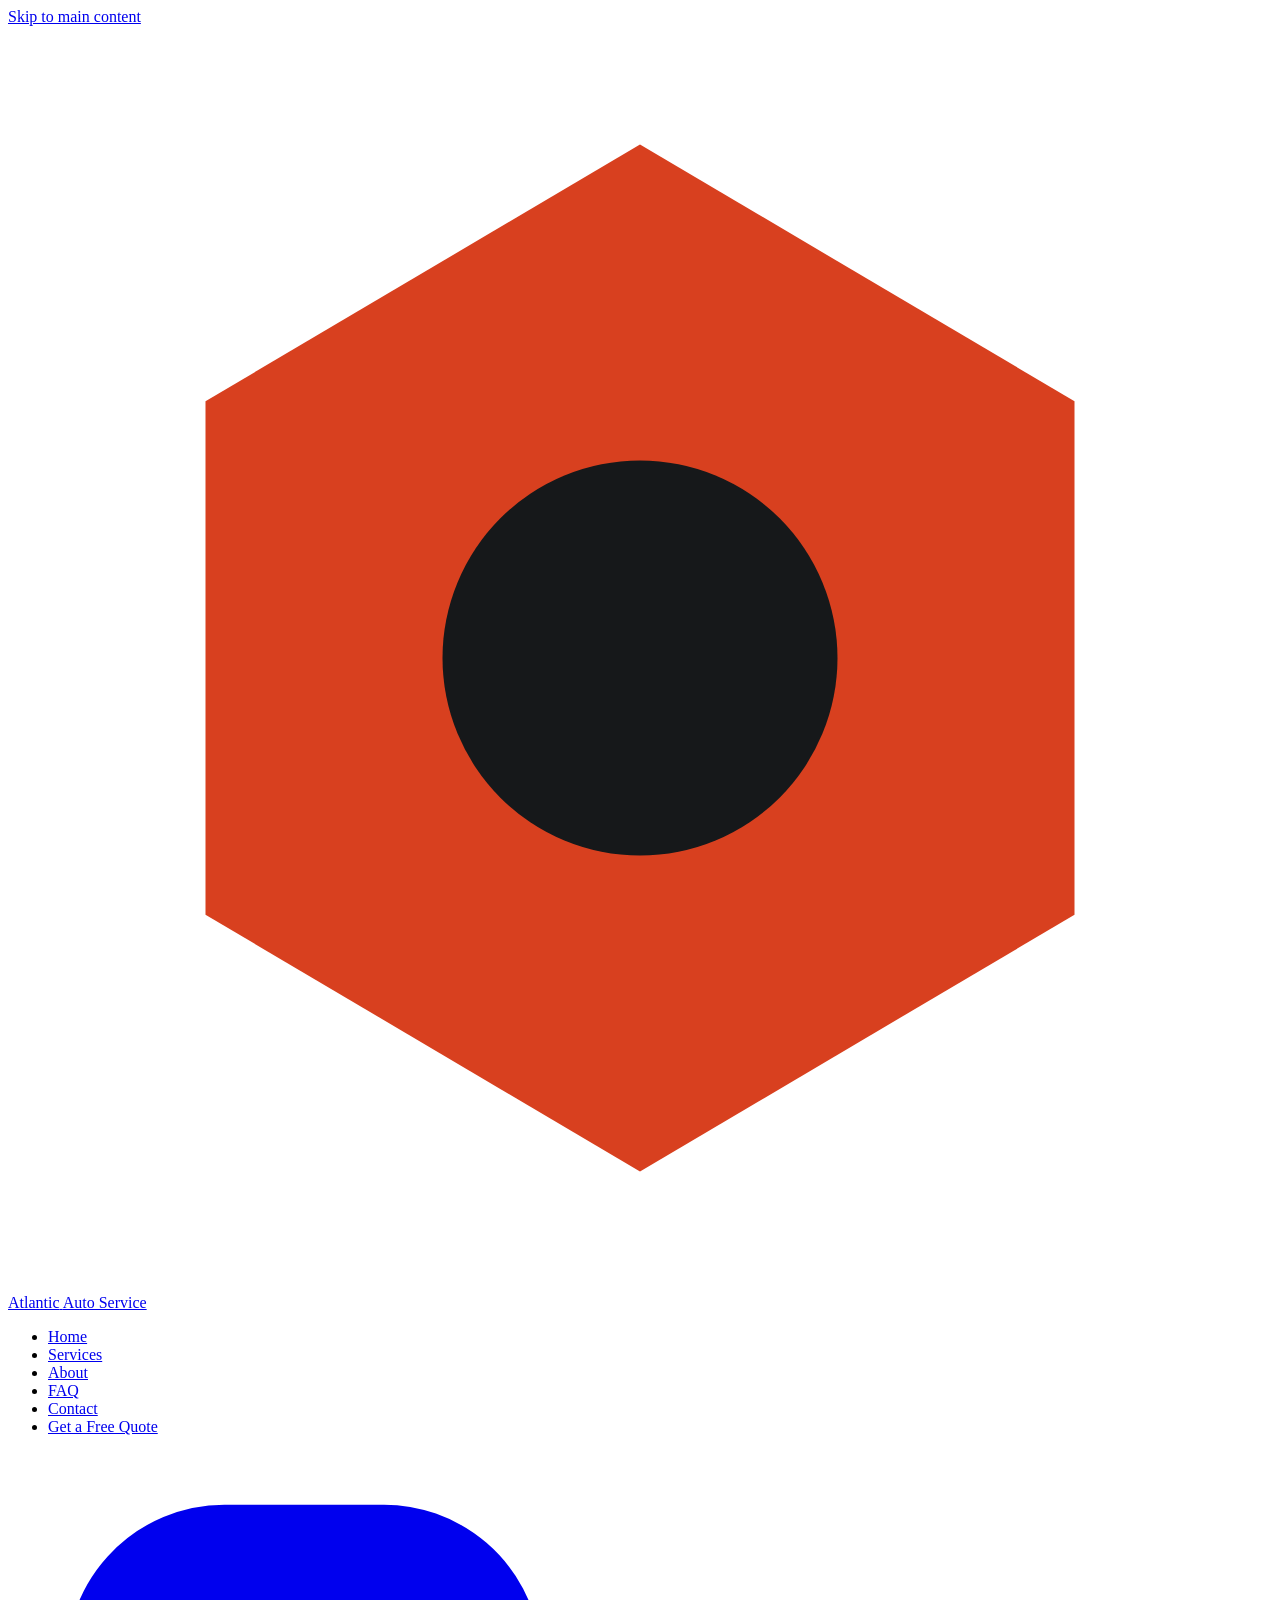
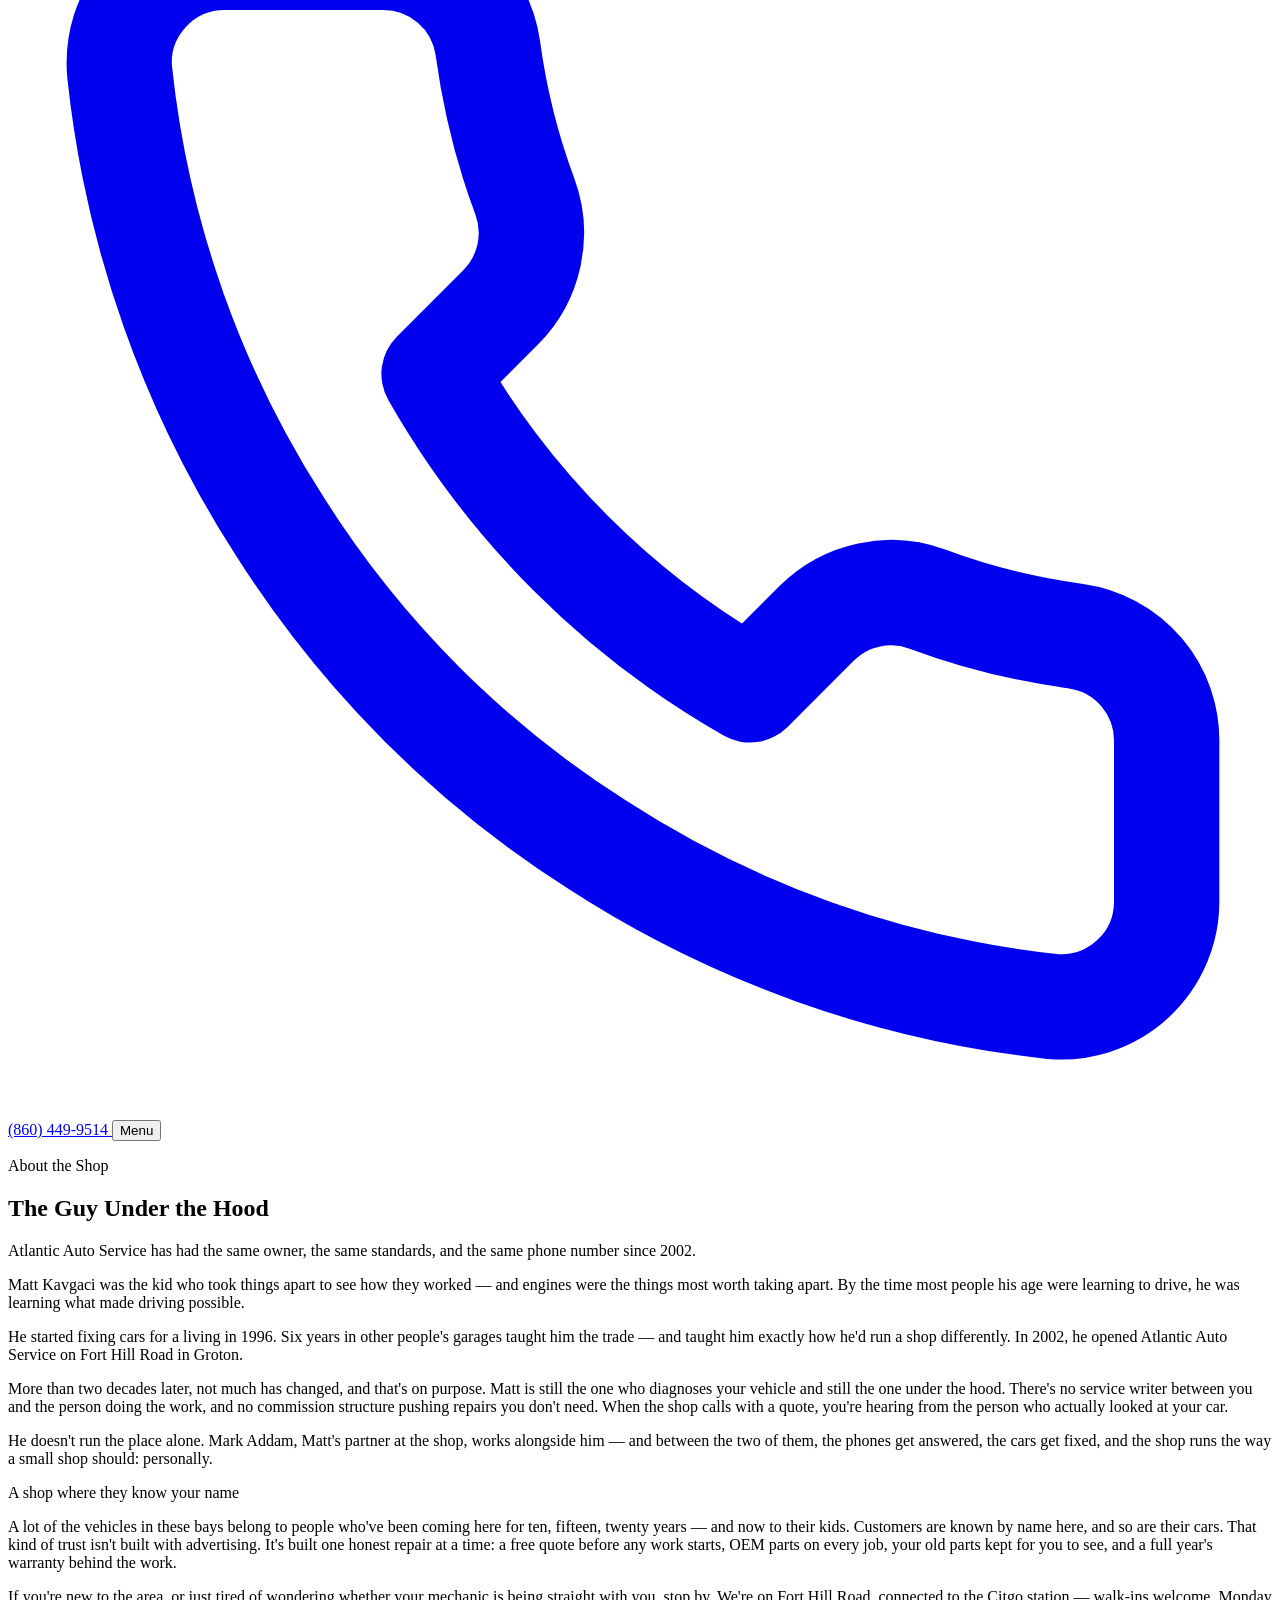
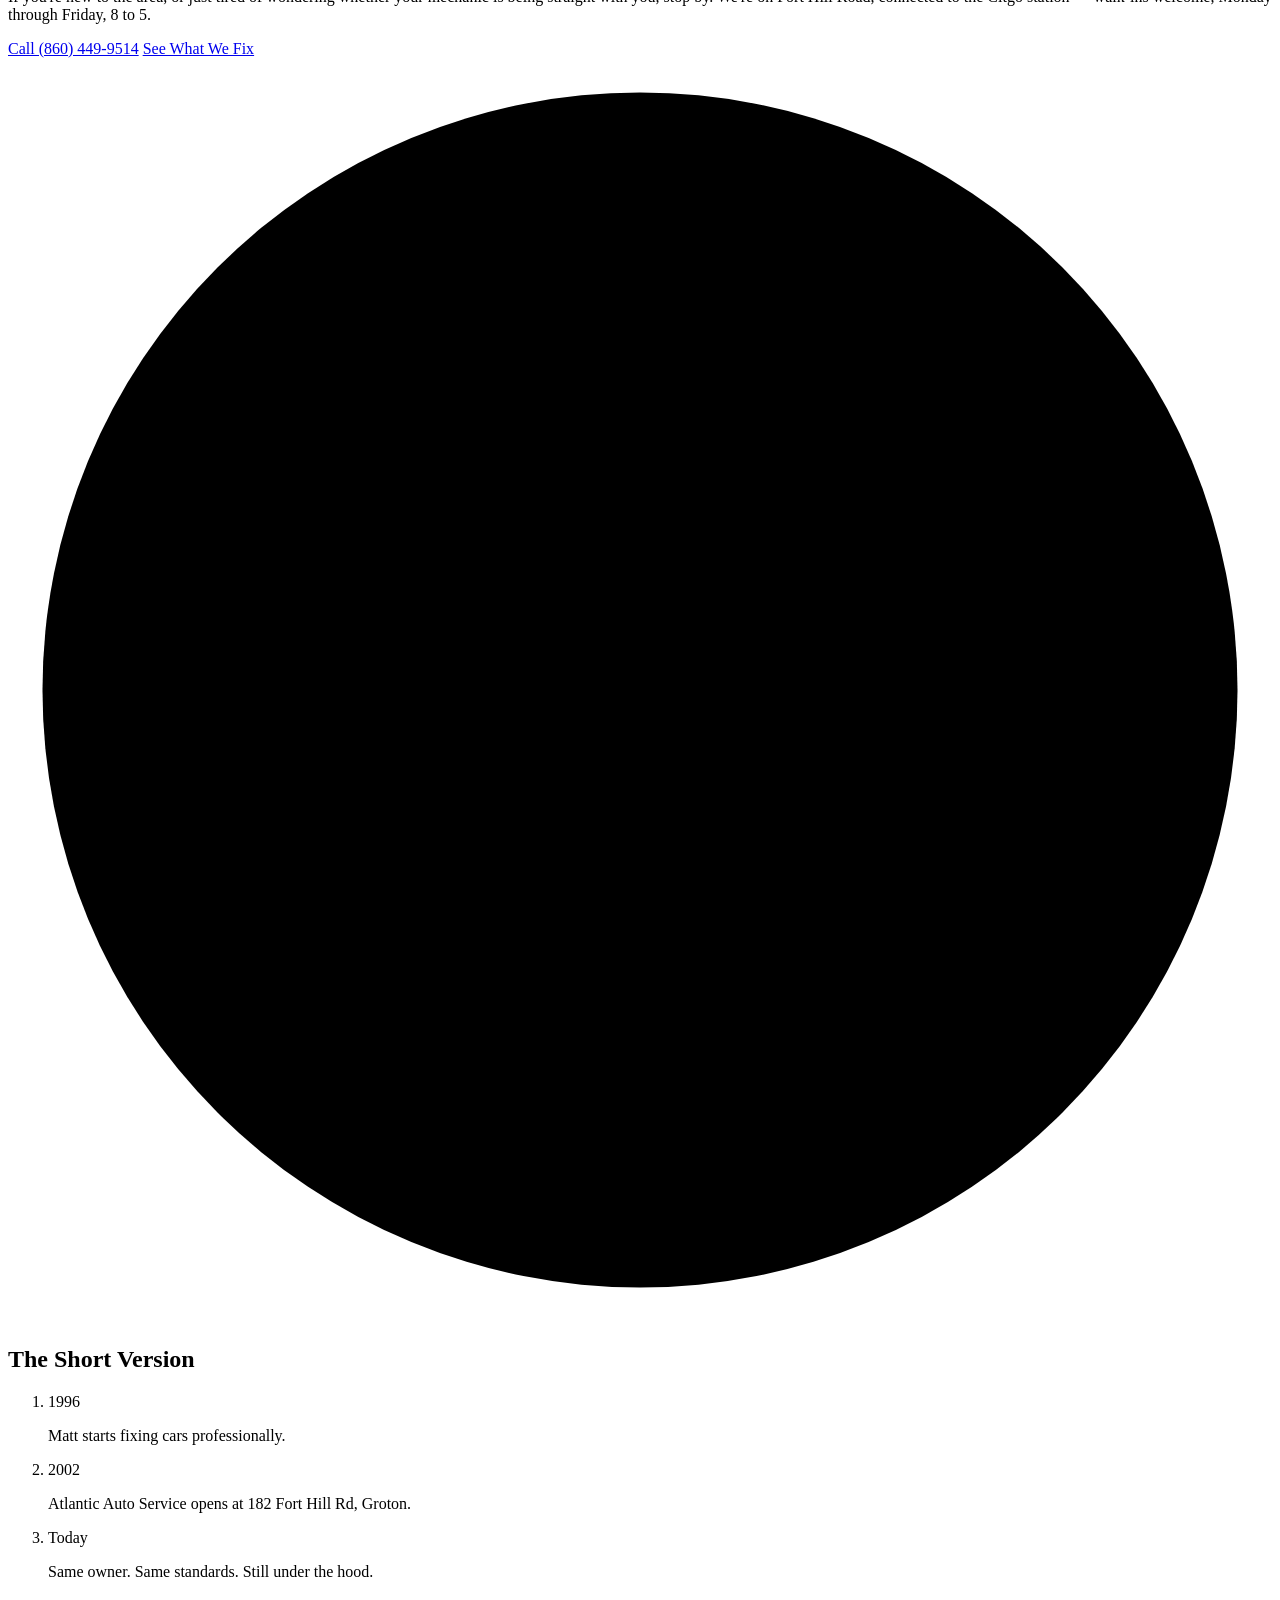
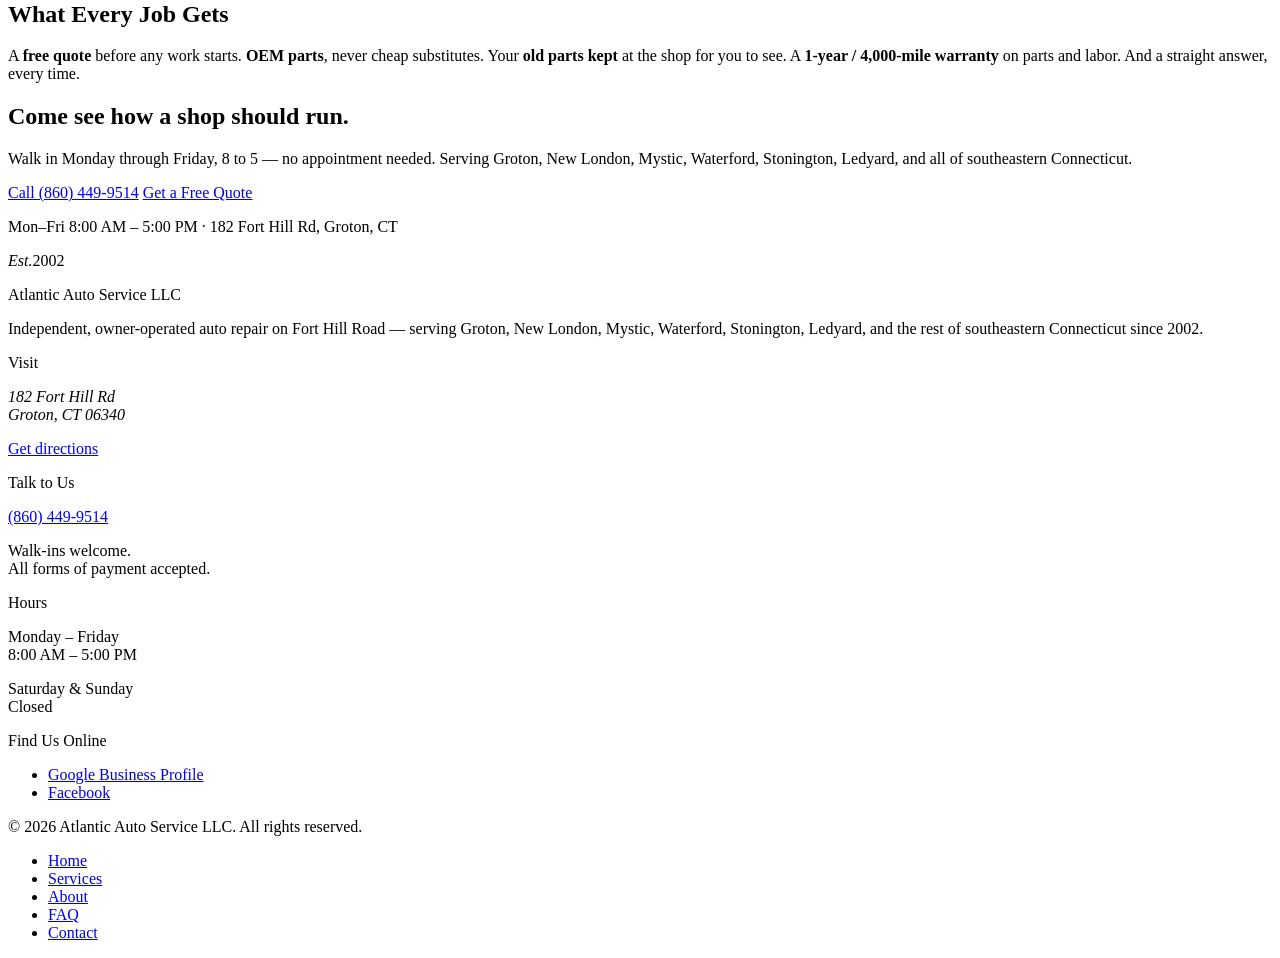
==== about.html @ 69912e1e "Add files via upload" ====
<!DOCTYPE html>
<html lang="en">
<head>
  <meta charset="utf-8">
  <meta name="viewport" content="width=device-width, initial-scale=1">
  <title>About Us | Atlantic Auto Service — Owner-Operated Auto Repair in Groton, CT</title>
  <meta name="description" content="Meet Matt Kavgaci — fixing cars since 1996 and running Atlantic Auto Service in Groton, CT since 2002. Honest work, fair pricing, customers known by name.">
  <meta name="theme-color" content="#16181a">
  <link rel="icon" type="image/svg+xml" href="favicon.svg">

  <!-- TODO: once the site is live, add a canonical link and og:url with the final address -->
  <meta property="og:site_name" content="Atlantic Auto Service">
  <meta property="og:type" content="website">
  <meta property="og:title" content="About Atlantic Auto Service — Owner-Operated Since 2002">
  <meta property="og:description" content="Matt Kavgaci has been fixing cars since 1996 and running this Groton shop since 2002. The person who diagnoses your car is the person who repairs it.">
  <meta property="og:locale" content="en_US">

  <link rel="preconnect" href="https://fonts.googleapis.com">
  <link rel="preconnect" href="https://fonts.gstatic.com" crossorigin>
  <link href="https://fonts.googleapis.com/css2?family=Barlow+Condensed:wght@600;700;800&family=Barlow:wght@400;500;600;700&display=swap" rel="stylesheet">
  <link rel="stylesheet" href="css/styles.css">

  <!-- Local business schema. NOTE: geo coordinates are approximate — for best local SEO,
       right-click the shop's pin in Google Maps, copy the exact lat/long, and paste it below. -->
  <script type="application/ld+json">
  {
    "@context": "https://schema.org",
    "@type": "AutoRepair",
    "name": "Atlantic Auto Service",
    "description": "Independent, owner-operated auto repair shop in Groton, CT. Servicing domestic, European, and Asian vehicles since 2002. Free quotes, OEM parts, 1-year/4,000-mile warranty.",
    "telephone": "+1-860-449-9514",
    "address": {
      "@type": "PostalAddress",
      "streetAddress": "182 Fort Hill Rd",
      "addressLocality": "Groton",
      "addressRegion": "CT",
      "postalCode": "06340",
      "addressCountry": "US"
    },
    "geo": { "@type": "GeoCoordinates", "latitude": 41.3395, "longitude": -72.0210 },
    "hasMap": "https://www.google.com/maps/search/?api=1&query=182+Fort+Hill+Rd%2C+Groton%2C+CT+06340",
    "openingHoursSpecification": [
      { "@type": "OpeningHoursSpecification", "dayOfWeek": ["Monday", "Tuesday", "Wednesday", "Thursday", "Friday"], "opens": "08:00", "closes": "17:00" }
    ],
    "foundingDate": "2002",
    "founder": { "@type": "Person", "name": "Matt Kavgaci" },
    "priceRange": "$$",
    "paymentAccepted": "Cash, Credit Card, Debit Card, Check",
    "currenciesAccepted": "USD",
    "areaServed": [
      { "@type": "City", "name": "Groton" },
      { "@type": "City", "name": "New London" },
      { "@type": "City", "name": "Mystic" },
      { "@type": "City", "name": "Waterford" },
      { "@type": "City", "name": "Stonington" },
      { "@type": "City", "name": "Ledyard" }
    ]
  }
  </script>
</head>
<body>
  <a class="skip-link" href="#main">Skip to main content</a>

  <header class="site-header">
    <div class="container header-row">
      <a class="brand" href="index.html" aria-label="Atlantic Auto Service — home">
        <svg class="brand-mark" viewBox="0 0 64 64" aria-hidden="true" focusable="false">
          <polygon points="32,6 54,19 54,45 32,58 10,45 10,19" fill="#d8401f"/>
          <circle cx="32" cy="32" r="10" fill="#16181a"/>
        </svg>
        <span class="brand-text">
          <span class="brand-name">Atlantic</span>
          <span class="brand-sub">Auto Service</span>
        </span>
      </a>

      <nav class="site-nav" id="site-nav" aria-label="Main navigation">
        <ul>
          <li><a href="index.html">Home</a></li>
          <li><a href="services.html">Services</a></li>
          <li><a href="about.html" aria-current="page">About</a></li>
          <li><a href="faq.html">FAQ</a></li>
          <li><a href="contact.html">Contact</a></li>
          <li class="nav-quote-mobile"><a class="btn btn-primary" href="contact.html#quote">Get a Free Quote</a></li>
        </ul>
      </nav>

      <div class="header-actions">
        <a class="btn btn-primary btn-call" href="tel:+18604499514">
          <svg viewBox="0 0 24 24" fill="none" stroke="currentColor" stroke-width="2" stroke-linecap="round" stroke-linejoin="round" aria-hidden="true" focusable="false"><path d="M22 16.92v3a2 2 0 0 1-2.18 2 19.79 19.79 0 0 1-8.63-3.07 19.5 19.5 0 0 1-6-6A19.79 19.79 0 0 1 2.12 4.18 2 2 0 0 1 4.11 2h3a2 2 0 0 1 2 1.72c.13.96.36 1.9.7 2.81a2 2 0 0 1-.45 2.11L8.09 9.91a16 16 0 0 0 6 6l1.27-1.27a2 2 0 0 1 2.11-.45c.91.34 1.85.57 2.81.7A2 2 0 0 1 22 16.92z"/></svg>
          <span>(860) 449-9514</span>
        </a>
        <button class="nav-toggle" aria-expanded="false" aria-controls="site-nav">
          <span class="bar"></span>
          <span class="bar"></span>
          <span class="bar"></span>
          <span class="visually-hidden">Menu</span>
        </button>
      </div>
    </div>
  </header>

  <main id="main">

    <section class="page-hero">
      <div class="container">
        <p class="eyebrow">About the Shop</p>
        <h1>The Guy Under the Hood</h1>
        <p class="lede">Atlantic Auto Service has had the same owner, the same standards, and the same phone number since 2002.</p>
      </div>
    </section>

    <section class="section">
      <div class="container about-grid">

        <div class="story">
          <p>Matt Kavgaci was the kid who took things apart to see how they worked — and engines were the things most worth taking apart. By the time most people his age were learning to drive, he was learning what made driving possible.</p>

          <p>He started fixing cars for a living in 1996. Six years in other people's garages taught him the trade — and taught him exactly how he'd run a shop differently. In 2002, he opened Atlantic Auto Service on Fort Hill Road in Groton.</p>

          <p>More than two decades later, not much has changed, and that's on purpose. Matt is still the one who diagnoses your vehicle and still the one under the hood. There's no service writer between you and the person doing the work, and no commission structure pushing repairs you don't need. When the shop calls with a quote, you're hearing from the person who actually looked at your car.</p>

          <p>He doesn't run the place alone. Mark Addam, Matt's partner at the shop, works alongside him — and between the two of them, the phones get answered, the cars get fixed, and the shop runs the way a small shop should: personally.</p>

          <p class="kicker">A shop where they know your name</p>

          <p>A lot of the vehicles in these bays belong to people who've been coming here for ten, fifteen, twenty years — and now to their kids. Customers are known by name here, and so are their cars. That kind of trust isn't built with advertising. It's built one honest repair at a time: a free quote before any work starts, OEM parts on every job, your old parts kept for you to see, and a full year's warranty behind the work.</p>

          <p>If you're new to the area, or just tired of wondering whether your mechanic is being straight with you, stop by. We're on Fort Hill Road, connected to the Citgo station — walk-ins welcome, Monday through Friday, 8 to 5.</p>

          <div class="hero-ctas">
            <a class="btn btn-primary" href="tel:+18604499514">Call (860) 449-9514</a>
            <a class="btn btn-ghost" href="services.html">See What We Fix</a>
          </div>
        </div>

        <div class="about-aside">
          <div class="about-card about-seal">
            <!-- Established 2002 seal -->
            <svg class="seal" viewBox="0 0 220 220" role="img" aria-label="Established 2002 — Atlantic Auto Service, Groton, Connecticut">
              <defs>
                <path id="seal-top-about" d="M26,110 A84,84 0 0 1 194,110"/>
                <path id="seal-bottom-about" d="M26,110 A84,84 0 0 0 194,110"/>
              </defs>
              <circle cx="110" cy="110" r="104" class="seal-ring-outer"/>
              <circle cx="110" cy="110" r="66" class="seal-ring-inner"/>
              <g>
                <line x1="110" y1="9" x2="110" y2="17" class="seal-tick" transform="rotate(30 110 110)"/>
                <line x1="110" y1="9" x2="110" y2="17" class="seal-tick" transform="rotate(60 110 110)"/>
                <line x1="110" y1="9" x2="110" y2="17" class="seal-tick" transform="rotate(120 110 110)"/>
                <line x1="110" y1="9" x2="110" y2="17" class="seal-tick" transform="rotate(150 110 110)"/>
                <line x1="110" y1="9" x2="110" y2="17" class="seal-tick" transform="rotate(210 110 110)"/>
                <line x1="110" y1="9" x2="110" y2="17" class="seal-tick" transform="rotate(240 110 110)"/>
                <line x1="110" y1="9" x2="110" y2="17" class="seal-tick" transform="rotate(300 110 110)"/>
                <line x1="110" y1="9" x2="110" y2="17" class="seal-tick" transform="rotate(330 110 110)"/>
              </g>
              <text class="seal-roundtext"><textPath href="#seal-top-about" startOffset="50%" text-anchor="middle">Atlantic Auto Service</textPath></text>
              <text class="seal-roundtext"><textPath href="#seal-bottom-about" startOffset="50%" text-anchor="middle">Groton, Connecticut</textPath></text>
              <text class="seal-star" x="26" y="115" text-anchor="middle" font-size="13">&#9733;</text>
              <text class="seal-star" x="194" y="115" text-anchor="middle" font-size="13">&#9733;</text>
              <text class="seal-est" x="110" y="84" text-anchor="middle">Established</text>
              <text class="seal-year" x="110" y="141" text-anchor="middle">2002</text>
              <line x1="84" y1="153" x2="136" y2="153" class="seal-rule"/>
            </svg>
          </div>

          <div class="about-card">
            <h2>The Short Version</h2>
            <ol class="timeline" role="list">
              <li>
                <span class="year">1996</span>
                <p>Matt starts fixing cars professionally.</p>
              </li>
              <li>
                <span class="year">2002</span>
                <p>Atlantic Auto Service opens at 182 Fort Hill Rd, Groton.</p>
              </li>
              <li>
                <span class="year">Today</span>
                <p>Same owner. Same standards. Still under the hood.</p>
              </li>
            </ol>
          </div>

          <div class="about-card">
            <h2>What Every Job Gets</h2>
            <p>A <strong>free quote</strong> before any work starts. <strong>OEM parts</strong>, never cheap substitutes. Your <strong>old parts kept</strong> at the shop for you to see. A <strong>1-year / 4,000-mile warranty</strong> on parts and labor. And a straight answer, every time.</p>
          </div>
        </div>

      </div>
    </section>

    <section class="cta-band" aria-labelledby="cta-heading">
      <div class="container">
        <h2 id="cta-heading">Come see how a shop should run.</h2>
        <p>Walk in Monday through Friday, 8 to 5 — no appointment needed. Serving Groton, New London, Mystic, Waterford, Stonington, Ledyard, and all of southeastern Connecticut.</p>
        <div class="btn-row">
          <a class="btn btn-dark btn-lg" href="tel:+18604499514">Call (860) 449-9514</a>
          <a class="btn btn-ghost btn-lg" href="contact.html#quote">Get a Free Quote</a>
        </div>
        <p class="hours-note">Mon&ndash;Fri 8:00 AM &ndash; 5:00 PM &middot; 182 Fort Hill Rd, Groton, CT</p>
      </div>
    </section>
  </main>

  <footer class="site-footer">
    <div class="container footer-grid">
      <div class="footer-brand">
        <div class="footer-badge" aria-hidden="true"><span><em>Est.</em>2002</span></div>
        <p class="footer-name">Atlantic Auto Service LLC</p>
        <p>Independent, owner-operated auto repair on Fort Hill Road — serving Groton, New London, Mystic, Waterford, Stonington, Ledyard, and the rest of southeastern Connecticut since 2002.</p>
      </div>

      <div class="footer-col">
        <p class="footer-h">Visit</p>
        <address>182 Fort Hill Rd<br>Groton, CT 06340</address>
        <p><a href="https://www.google.com/maps/dir/?api=1&amp;destination=182+Fort+Hill+Rd%2C+Groton%2C+CT+06340" target="_blank" rel="noopener">Get directions</a></p>
      </div>

      <div class="footer-col">
        <p class="footer-h">Talk to Us</p>
        <p><a class="footer-tel" href="tel:+18604499514">(860) 449-9514</a></p>
        <p>Walk-ins welcome.<br>All forms of payment accepted.</p>
      </div>

      <div class="footer-col">
        <p class="footer-h">Hours</p>
        <p>Monday &ndash; Friday<br>8:00 AM &ndash; 5:00 PM</p>
        <p>Saturday &amp; Sunday<br>Closed</p>
      </div>

      <div class="footer-col">
        <p class="footer-h">Find Us Online</p>
        <ul>
          <!-- TODO: replace # with your real profile links -->
          <li><a href="#" rel="noopener">Google Business Profile</a></li>
          <li><a href="#" rel="noopener">Facebook</a></li>
        </ul>
      </div>
    </div>

    <div class="container footer-bottom">
      <p>&copy; <span id="year">2026</span> Atlantic Auto Service LLC. All rights reserved.</p>
      <nav aria-label="Footer navigation">
        <ul>
          <li><a href="index.html">Home</a></li>
          <li><a href="services.html">Services</a></li>
          <li><a href="about.html">About</a></li>
          <li><a href="faq.html">FAQ</a></li>
          <li><a href="contact.html">Contact</a></li>
        </ul>
      </nav>
    </div>
  </footer>

  <script src="js/main.js"></script>
</body>
</html>
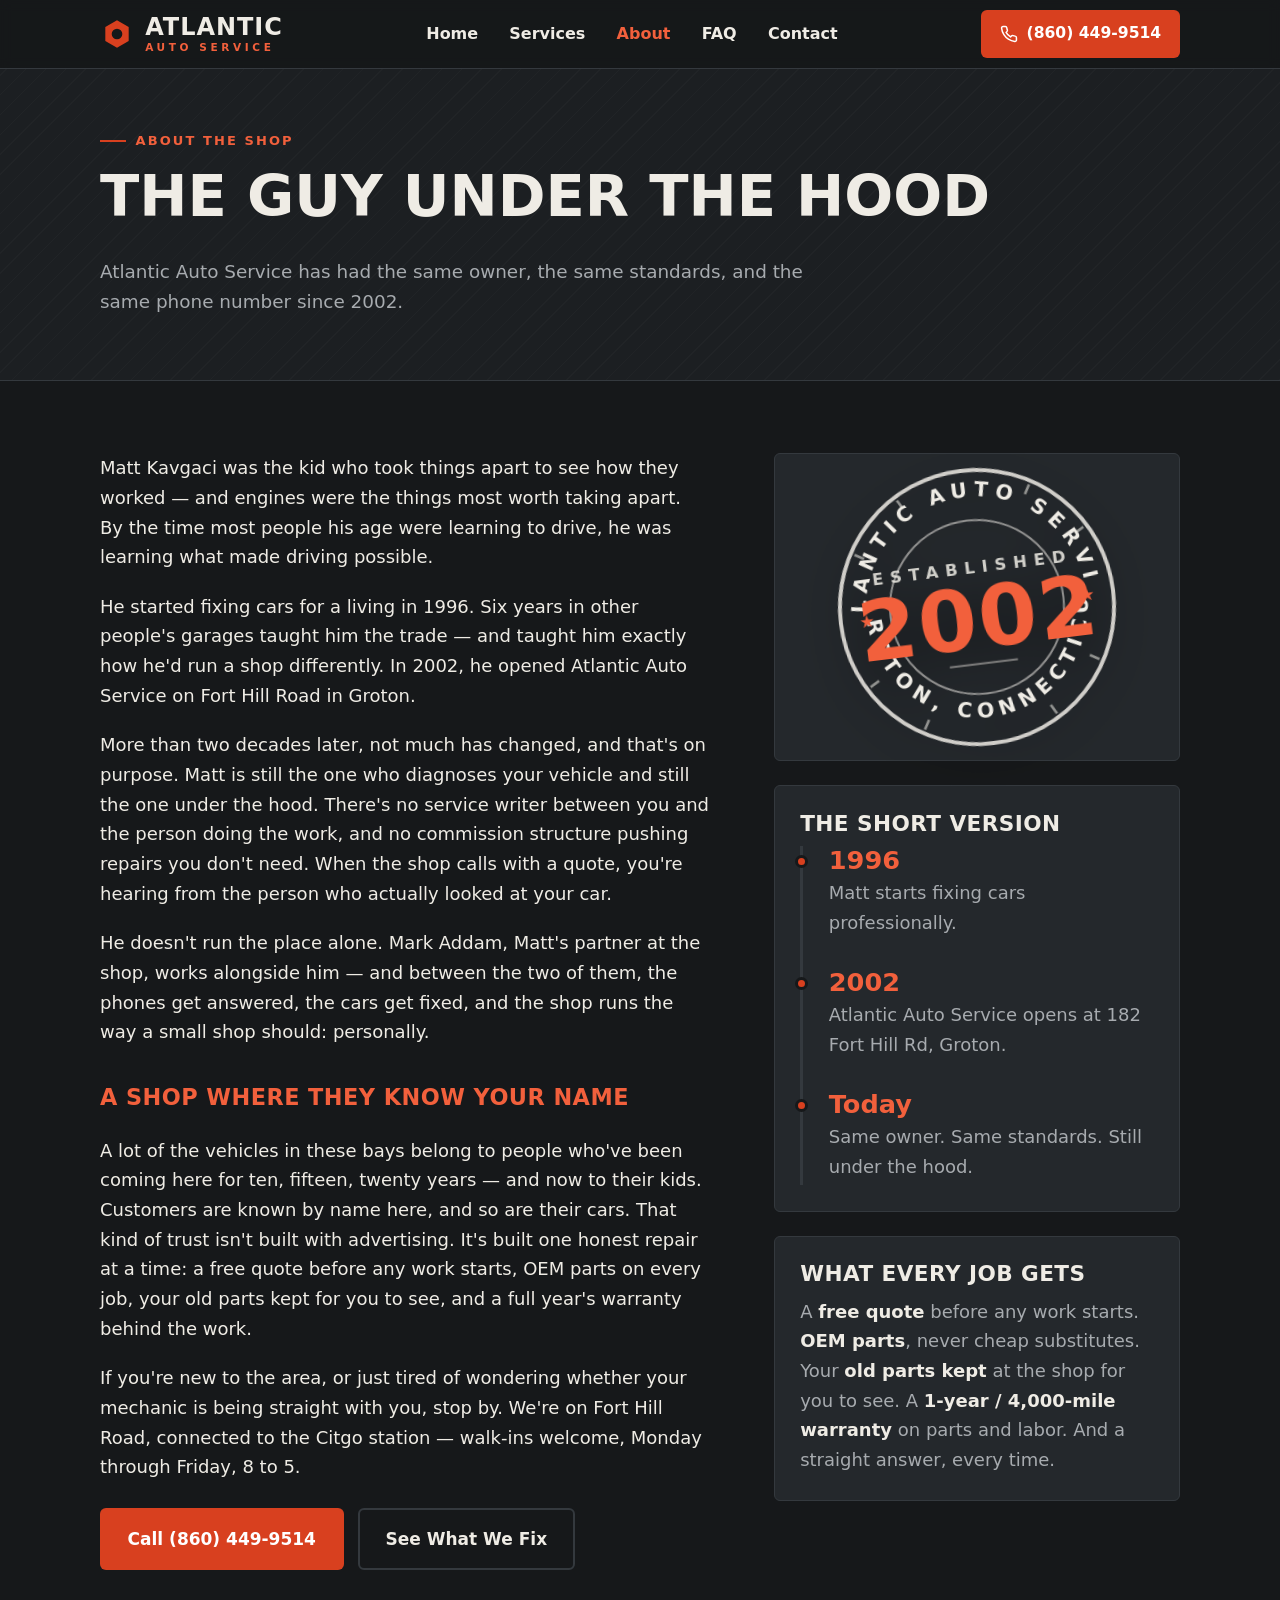
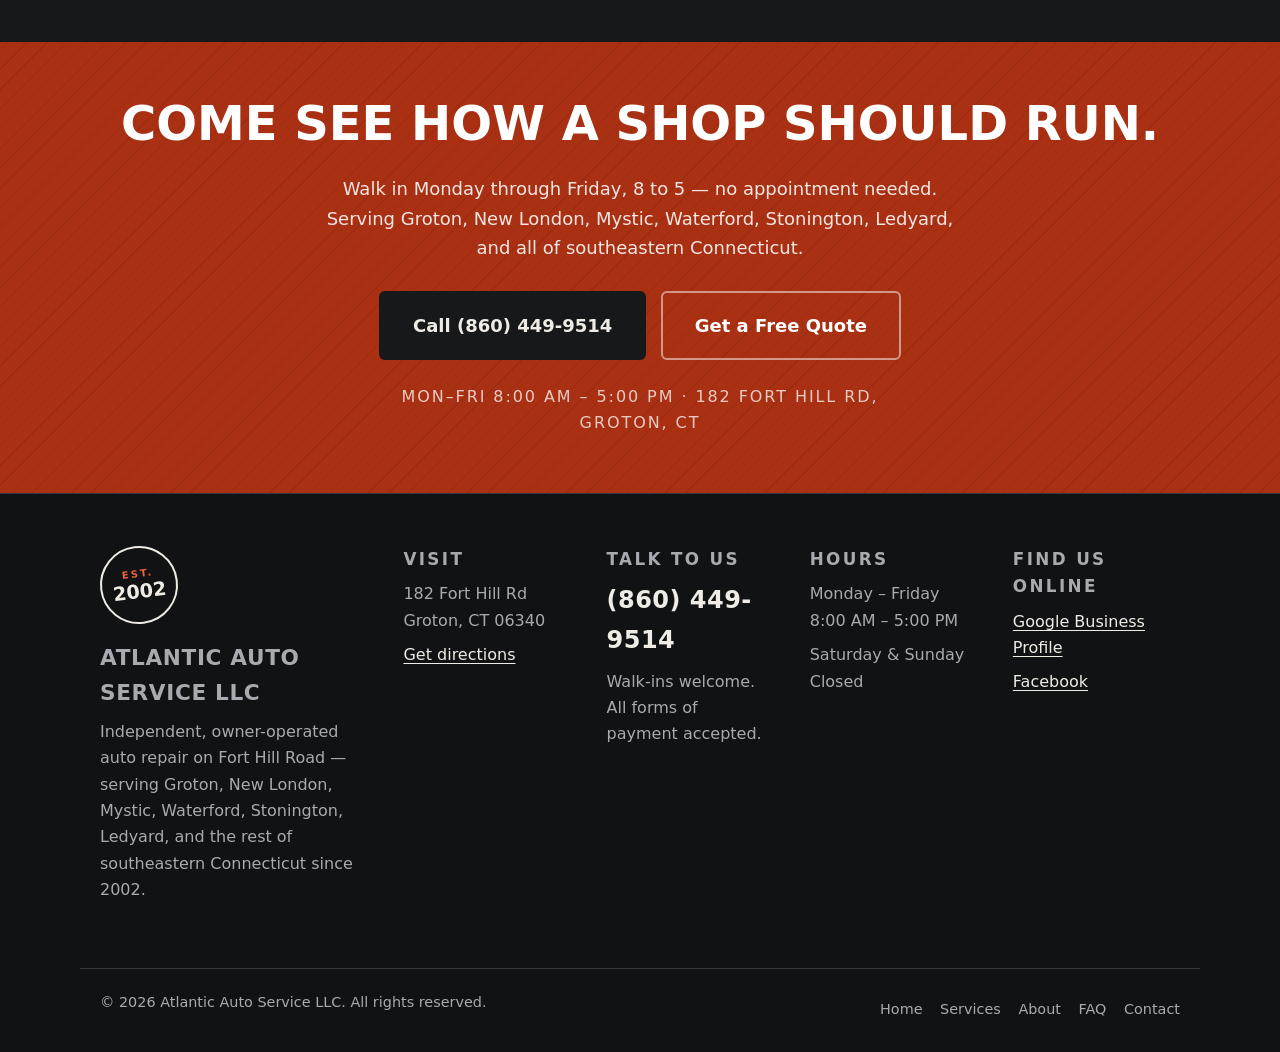
==== commit 3a768855: "Add files via upload" ====
--- a/about.html
+++ b/about.html
@@ -18,7 +18,665 @@
   <link rel="preconnect" href="https://fonts.googleapis.com">
   <link rel="preconnect" href="https://fonts.gstatic.com" crossorigin>
   <link href="https://fonts.googleapis.com/css2?family=Barlow+Condensed:wght@600;700;800&family=Barlow:wght@400;500;600;700&display=swap" rel="stylesheet">
-  <link rel="stylesheet" href="css/styles.css">
+  <style>
+/* ============================================================
+   Atlantic Auto Service — styles.css
+   Mobile-first. No build step. One file.
+   Palette: layered charcoal + shop red. Type: Barlow / Barlow Condensed.
+   ============================================================ */
+
+:root {
+  --bg: #16181a;         /* page base charcoal */
+  --bg-2: #1c1f22;       /* alternating section */
+  --panel: #24282c;      /* cards, raised surfaces */
+  --line: #34393e;       /* hairlines, borders */
+  --paper: #efece5;      /* warm off-white text */
+  --muted: #a7abaf;      /* secondary text */
+  --red: #d8401f;        /* shop red — CTAs, accents */
+  --red-deep: #a93012;   /* hover states, CTA band */
+  --red-bright: #f2603c; /* inline links on dark */
+
+  --font-body: "Barlow", system-ui, -apple-system, "Segoe UI", sans-serif;
+  --font-display: "Barlow Condensed", "Arial Narrow", system-ui, sans-serif;
+
+  --container: 1120px;
+  --radius: 6px;
+  --shadow: 0 10px 30px rgba(0, 0, 0, 0.35);
+}
+
+/* ---------- Reset-lite ---------- */
+*, *::before, *::after { box-sizing: border-box; }
+html { scroll-behavior: smooth; }
+body {
+  margin: 0;
+  background: var(--bg);
+  color: var(--paper);
+  font-family: var(--font-body);
+  font-size: 1.0625rem; /* 17px */
+  line-height: 1.65;
+  -webkit-font-smoothing: antialiased;
+}
+img, svg { display: block; max-width: 100%; }
+a { color: var(--red-bright); text-decoration-thickness: 1px; text-underline-offset: 3px; }
+a:hover { color: var(--paper); }
+h1, h2, h3 { margin: 0 0 0.5em; line-height: 1.08; }
+p { margin: 0 0 1em; }
+ul, ol { margin: 0; padding: 0; }
+address { font-style: normal; }
+
+:focus-visible {
+  outline: 3px solid var(--red-bright);
+  outline-offset: 3px;
+  border-radius: 2px;
+}
+
+.visually-hidden {
+  position: absolute; width: 1px; height: 1px;
+  margin: -1px; padding: 0; overflow: hidden;
+  clip: rect(0 0 0 0); white-space: nowrap; border: 0;
+}
+
+.skip-link {
+  position: absolute; left: 1rem; top: -100px;
+  background: var(--red); color: #fff;
+  padding: 0.6rem 1rem; border-radius: var(--radius);
+  font-weight: 700; z-index: 200; transition: top 0.15s ease;
+}
+.skip-link:focus { top: 1rem; color: #fff; }
+
+/* ---------- Layout utilities ---------- */
+.container { max-width: var(--container); margin-inline: auto; padding-inline: 1.25rem; }
+.section { padding-block: 3.5rem; }
+.section--alt { background: var(--bg-2); border-block: 1px solid var(--line); }
+
+.eyebrow {
+  display: inline-flex; align-items: center; gap: 0.6rem;
+  margin: 0 0 0.9rem;
+  font-size: 0.8125rem; font-weight: 700;
+  letter-spacing: 0.16em; text-transform: uppercase;
+  color: var(--red-bright);
+}
+.eyebrow::before { content: ""; width: 26px; height: 2px; background: var(--red); }
+
+.section-h {
+  font-family: var(--font-display);
+  font-weight: 700; text-transform: uppercase;
+  letter-spacing: 0.015em;
+  font-size: clamp(1.9rem, 4.5vw, 2.6rem);
+}
+.lede { color: var(--muted); max-width: 62ch; font-size: 1.125rem; }
+
+/* ---------- Buttons ---------- */
+.btn {
+  display: inline-flex; align-items: center; justify-content: center; gap: 0.55rem;
+  padding: 0.95rem 1.6rem;
+  border-radius: var(--radius);
+  font-family: var(--font-body); font-size: 1.0625rem; font-weight: 700;
+  text-decoration: none; cursor: pointer; border: 2px solid transparent;
+  transition: background-color 0.15s ease, border-color 0.15s ease, transform 0.15s ease;
+}
+.btn:active { transform: translateY(1px); }
+.btn svg { width: 1.15em; height: 1.15em; flex: none; }
+
+.btn-primary { background: var(--red); color: #fff; }
+.btn-primary:hover { background: var(--red-deep); color: #fff; }
+
+.btn-ghost { background: transparent; color: var(--paper); border-color: var(--line); }
+.btn-ghost:hover { border-color: var(--paper); color: var(--paper); }
+
+.btn-dark { background: var(--bg); color: var(--paper); }
+.btn-dark:hover { background: #000; color: #fff; }
+
+.btn-lg { padding: 1.1rem 2rem; font-size: 1.125rem; }
+
+/* ---------- Header / navigation ---------- */
+.site-header {
+  position: sticky; top: 0; z-index: 100;
+  background: rgba(22, 24, 26, 0.96);
+  backdrop-filter: blur(6px);
+  border-bottom: 1px solid var(--line);
+  transition: box-shadow 0.2s ease;
+}
+.site-header.is-scrolled { box-shadow: var(--shadow); }
+
+.header-row {
+  display: flex; align-items: center; justify-content: space-between;
+  gap: 1rem; min-height: 68px;
+}
+
+.brand { display: inline-flex; align-items: center; gap: 0.7rem; text-decoration: none; }
+.brand-mark { width: 34px; height: 34px; flex: none; }
+.brand-text { display: flex; flex-direction: column; line-height: 1; }
+.brand-name {
+  font-family: var(--font-display); font-weight: 800; font-size: 1.5rem;
+  letter-spacing: 0.04em; text-transform: uppercase; color: var(--paper);
+}
+.brand-sub {
+  font-size: 0.66rem; font-weight: 700; letter-spacing: 0.34em;
+  text-transform: uppercase; color: var(--red-bright); margin-top: 3px;
+}
+
+.site-nav ul { display: flex; gap: 0.25rem; list-style: none; }
+.site-nav a {
+  display: block; padding: 0.55rem 0.85rem;
+  color: var(--paper); text-decoration: none;
+  font-weight: 600; font-size: 1rem; border-radius: var(--radius);
+}
+.site-nav a:hover { background: var(--panel); color: var(--paper); }
+.site-nav a[aria-current="page"] { color: var(--red-bright); }
+.site-nav a[aria-current="page"]:hover { background: var(--panel); }
+
+.header-actions { display: flex; align-items: center; gap: 0.75rem; }
+.btn-call { padding: 0.6rem 1.05rem; font-size: 0.975rem; white-space: nowrap; }
+
+.nav-toggle {
+  display: none;
+  width: 46px; height: 46px;
+  background: transparent; border: 1px solid var(--line); border-radius: var(--radius);
+  cursor: pointer; padding: 0;
+  flex-direction: column; align-items: center; justify-content: center; gap: 5px;
+}
+.nav-toggle .bar {
+  display: block; width: 20px; height: 2px; background: var(--paper);
+  transition: transform 0.2s ease, opacity 0.2s ease;
+}
+.nav-toggle[aria-expanded="true"] .bar:nth-child(1) { transform: translateY(7px) rotate(45deg); }
+.nav-toggle[aria-expanded="true"] .bar:nth-child(2) { opacity: 0; }
+.nav-toggle[aria-expanded="true"] .bar:nth-child(3) { transform: translateY(-7px) rotate(-45deg); }
+
+.nav-quote-mobile { display: none; }
+
+@media (max-width: 920px) {
+  .nav-toggle { display: flex; }
+  .site-nav {
+    position: absolute; top: 100%; left: 0; right: 0;
+    background: var(--bg-2);
+    border-bottom: 1px solid var(--line);
+    box-shadow: var(--shadow);
+    display: none;
+  }
+  .site-nav.is-open { display: block; }
+  .site-nav ul { flex-direction: column; gap: 0; padding: 0.75rem 1.25rem 1.25rem; }
+  .site-nav a {
+    font-size: 1.25rem; padding: 0.95rem 0.5rem;
+    border-bottom: 1px solid var(--line);
+  }
+  .site-nav li:last-child a { border-bottom: 0; }
+  .nav-quote-mobile { display: block; padding-top: 0.9rem; }
+  .nav-quote-mobile .btn { width: 100%; }
+}
+
+@media (max-width: 560px) {
+  .btn-call { padding: 0.55rem 0.7rem; font-size: 0.85rem; }
+  .brand-name { font-size: 1.3rem; }
+}
+@media (max-width: 380px) {
+  .brand-sub { display: none; }
+  .brand-mark { width: 28px; height: 28px; }
+}
+
+/* ---------- Hero ---------- */
+.hero {
+  position: relative;
+  padding-block: 4rem 3rem;
+  background:
+    radial-gradient(1100px 480px at 78% -10%, rgba(216, 64, 31, 0.12), transparent 60%),
+    repeating-linear-gradient(-45deg, rgba(239, 236, 229, 0.028) 0 1px, transparent 1px 14px),
+    var(--bg);
+  border-bottom: 1px solid var(--line);
+  overflow: hidden;
+}
+.hero-grid {
+  display: grid; gap: 2.5rem; align-items: center;
+  grid-template-columns: 1fr;
+}
+.hero h1 {
+  font-family: var(--font-display); font-weight: 800;
+  text-transform: uppercase; letter-spacing: 0.01em;
+  font-size: clamp(2.6rem, 8.5vw, 4.9rem);
+  line-height: 0.98;
+  margin-bottom: 0.35em;
+}
+.hero h1 .accent { color: var(--red-bright); }
+.hero-hook { font-size: 1.2rem; color: var(--muted); max-width: 56ch; }
+.hero-hook strong { color: var(--paper); }
+.hero-ctas { display: flex; flex-wrap: wrap; gap: 0.9rem; margin-top: 1.6rem; }
+
+.hero-seal-wrap { display: flex; justify-content: center; }
+
+@media (min-width: 860px) {
+  .hero { padding-block: 5.5rem 4.5rem; }
+  .hero-grid { grid-template-columns: 1.5fr 1fr; }
+  .hero-seal-wrap { justify-content: flex-end; padding-right: 1.5rem; }
+}
+
+/* The seal — Established 2002 inspection-stamp badge */
+.seal {
+  width: clamp(200px, 32vw, 290px);
+  height: auto;
+  transform: rotate(-7deg);
+  filter: drop-shadow(0 12px 24px rgba(0, 0, 0, 0.45));
+}
+.seal-ring-outer { fill: none; stroke: var(--paper); stroke-opacity: 0.85; stroke-width: 3; }
+.seal-ring-inner { fill: none; stroke: var(--paper); stroke-opacity: 0.55; stroke-width: 1.5; }
+.seal-tick { stroke: var(--paper); stroke-opacity: 0.55; stroke-width: 2; }
+.seal-roundtext {
+  fill: var(--paper);
+  font-family: var(--font-display);
+  font-weight: 700; font-size: 15.5px;
+  letter-spacing: 0.3em;
+  text-transform: uppercase;
+}
+.seal-star { fill: var(--red-bright); }
+.seal-est {
+  fill: var(--paper); fill-opacity: 0.85;
+  font-family: var(--font-body); font-weight: 700;
+  font-size: 12.5px; letter-spacing: 0.42em; text-transform: uppercase;
+}
+.seal-year {
+  fill: var(--red-bright);
+  font-family: var(--font-display); font-weight: 800;
+  font-size: 64px; letter-spacing: 0.02em;
+}
+.seal-rule { stroke: var(--paper); stroke-opacity: 0.45; stroke-width: 1.5; }
+
+/* Door-lettering info strip */
+.door-strip {
+  border-top: 1px solid var(--line);
+  background: var(--bg-2);
+}
+.door-strip-inner {
+  display: flex; flex-wrap: wrap; justify-content: center; align-items: center;
+  gap: 0.4rem 1rem;
+  padding-block: 0.9rem;
+  font-family: var(--font-display);
+  font-weight: 600; font-size: 1.05rem;
+  letter-spacing: 0.14em; text-transform: uppercase;
+  color: var(--muted); text-align: center;
+}
+.door-strip-inner .sep { color: var(--red); }
+.door-strip-inner a { color: var(--paper); text-decoration: none; }
+.door-strip-inner a:hover { color: var(--red-bright); }
+
+/* ---------- Free-quote steps ---------- */
+section[id] { scroll-margin-top: 90px; }
+.steps { display: grid; gap: 1.25rem; counter-reset: step; margin-top: 2rem; list-style: none; }
+.step {
+  position: relative;
+  background: var(--panel);
+  border: 1px solid var(--line);
+  border-radius: var(--radius);
+  padding: 1.5rem 1.5rem 1.4rem;
+  counter-increment: step;
+}
+.step::before {
+  content: counter(step);
+  display: inline-grid; place-items: center;
+  width: 44px; height: 44px; margin-bottom: 0.9rem;
+  border-radius: 50%;
+  background: var(--red); color: #fff;
+  font-family: var(--font-display); font-weight: 800; font-size: 1.5rem;
+}
+.step h3 {
+  font-family: var(--font-display); font-weight: 700;
+  text-transform: uppercase; font-size: 1.35rem; letter-spacing: 0.02em;
+}
+.step p { color: var(--muted); margin: 0; }
+.step p strong { color: var(--paper); }
+
+@media (min-width: 760px) {
+  .steps { grid-template-columns: repeat(3, 1fr); }
+}
+
+/* ---------- Service cards (home) ---------- */
+.card-grid { display: grid; gap: 1.1rem; margin-top: 2rem; }
+.svc-card {
+  display: block;
+  background: var(--panel);
+  border: 1px solid var(--line);
+  border-radius: var(--radius);
+  padding: 1.5rem;
+  color: var(--paper); text-decoration: none;
+  transition: transform 0.15s ease, border-color 0.15s ease;
+}
+.svc-card:hover { transform: translateY(-3px); border-color: var(--red); color: var(--paper); }
+.svc-card .icon {
+  width: 42px; height: 42px; margin-bottom: 1rem;
+  color: var(--red-bright);
+}
+.svc-card h3 {
+  font-family: var(--font-display); font-weight: 700;
+  text-transform: uppercase; font-size: 1.4rem; letter-spacing: 0.02em;
+  margin-bottom: 0.35rem;
+}
+.svc-card p { color: var(--muted); margin-bottom: 0.9rem; font-size: 1rem; }
+.svc-card .more {
+  font-weight: 700; font-size: 0.95rem; color: var(--red-bright);
+  letter-spacing: 0.04em;
+}
+.svc-card:hover .more { color: var(--paper); }
+
+@media (min-width: 620px) { .card-grid { grid-template-columns: repeat(2, 1fr); } }
+@media (min-width: 960px) { .card-grid { grid-template-columns: repeat(3, 1fr); } }
+
+.grid-footnote { margin-top: 1.5rem; color: var(--muted); }
+
+/* ---------- Why blocks ---------- */
+.why-grid { display: grid; gap: 2rem; margin-top: 2.25rem; }
+.why h3 {
+  font-family: var(--font-display); font-weight: 700;
+  text-transform: uppercase; font-size: 1.5rem; letter-spacing: 0.02em;
+  padding-top: 0.9rem;
+  border-top: 3px solid var(--red);
+  display: inline-block;
+}
+.why p { color: var(--muted); margin: 0; max-width: 52ch; }
+.why p strong { color: var(--paper); }
+
+@media (min-width: 760px) { .why-grid { grid-template-columns: repeat(2, 1fr); gap: 2.5rem 3rem; } }
+
+/* ---------- Testimonials ---------- */
+.quotes { display: grid; gap: 1.1rem; margin-top: 2rem; }
+.quote {
+  background: var(--panel);
+  border: 1px solid var(--line);
+  border-left: 4px solid var(--red);
+  border-radius: var(--radius);
+  padding: 1.5rem;
+  margin: 0;
+}
+.quote p {
+  font-size: 1.1rem; color: var(--paper); margin-bottom: 1rem;
+}
+.quote footer {
+  font-family: var(--font-display); font-weight: 600;
+  text-transform: uppercase; letter-spacing: 0.1em;
+  font-size: 0.95rem; color: var(--muted);
+}
+@media (min-width: 900px) { .quotes { grid-template-columns: repeat(3, 1fr); } }
+
+/* ---------- CTA band ---------- */
+.cta-band {
+  background:
+    repeating-linear-gradient(-45deg, rgba(0, 0, 0, 0.08) 0 1px, transparent 1px 14px),
+    var(--red-deep);
+  padding-block: 3.5rem;
+  text-align: center;
+}
+.cta-band h2 {
+  font-family: var(--font-display); font-weight: 800;
+  text-transform: uppercase;
+  font-size: clamp(2rem, 5vw, 3rem);
+  color: #fff;
+}
+.cta-band p { color: rgba(255, 255, 255, 0.88); max-width: 56ch; margin-inline: auto; font-size: 1.125rem; }
+.cta-band .hours-note {
+  font-family: var(--font-display); text-transform: uppercase; letter-spacing: 0.12em;
+  font-size: 1rem; color: rgba(255, 255, 255, 0.75); margin-top: 1.5rem; margin-bottom: 0;
+}
+.cta-band .btn-row { display: flex; flex-wrap: wrap; gap: 0.9rem; justify-content: center; margin-top: 1.75rem; }
+.cta-band .btn-ghost { color: #fff; border-color: rgba(255, 255, 255, 0.5); }
+.cta-band .btn-ghost:hover { border-color: #fff; color: #fff; }
+
+/* ---------- Footer ---------- */
+.site-footer {
+  background: #101214;
+  border-top: 1px solid var(--line);
+  padding-top: 3.25rem;
+  font-size: 1rem;
+}
+.footer-grid { display: grid; gap: 2.25rem; }
+.footer-brand p { color: var(--muted); max-width: 40ch; }
+.footer-badge {
+  display: inline-grid; place-items: center;
+  width: 78px; height: 78px; margin-bottom: 1rem;
+  border: 2px solid var(--paper); border-radius: 50%;
+  transform: rotate(-7deg);
+}
+.footer-badge span {
+  font-family: var(--font-display); font-weight: 800; font-size: 1.2rem;
+  text-transform: uppercase; line-height: 1; text-align: center; color: var(--paper);
+}
+.footer-badge span em { display: block; font-style: normal; font-size: 0.62rem; letter-spacing: 0.22em; color: var(--red-bright); margin-bottom: 3px; }
+.footer-name {
+  font-family: var(--font-display); font-weight: 700; font-size: 1.35rem;
+  text-transform: uppercase; letter-spacing: 0.03em; color: var(--paper);
+  margin-bottom: 0.5rem;
+}
+.footer-h {
+  font-family: var(--font-display); font-weight: 700; font-size: 1.05rem;
+  text-transform: uppercase; letter-spacing: 0.14em;
+  color: var(--red-bright); margin: 0 0 0.8rem;
+}
+.footer-col p, .footer-col address { color: var(--muted); margin-bottom: 0.5rem; }
+.footer-col a { color: var(--paper); }
+.footer-col a:hover { color: var(--red-bright); }
+.footer-col ul { list-style: none; }
+.footer-col li { margin-bottom: 0.45rem; }
+.footer-tel {
+  font-family: var(--font-display); font-weight: 700; font-size: 1.5rem;
+  text-decoration: none; letter-spacing: 0.02em;
+}
+
+.footer-bottom {
+  margin-top: 3rem;
+  border-top: 1px solid var(--line);
+  padding-block: 1.4rem;
+  display: flex; flex-wrap: wrap; gap: 0.75rem 1.5rem;
+  justify-content: space-between; align-items: center;
+  color: var(--muted); font-size: 0.9rem;
+}
+.footer-bottom nav ul { display: flex; flex-wrap: wrap; gap: 1.1rem; list-style: none; }
+.footer-bottom a { color: var(--muted); text-decoration: none; }
+.footer-bottom a:hover { color: var(--paper); }
+
+@media (min-width: 700px) { .footer-grid { grid-template-columns: 1.4fr 1fr 1fr; } }
+@media (min-width: 980px) { .footer-grid { grid-template-columns: 1.6fr 1fr 1fr 1fr 1fr; } }
+
+/* ---------- Page hero (interior pages) ---------- */
+.page-hero {
+  padding-block: 3.25rem 2.75rem;
+  background:
+    repeating-linear-gradient(-45deg, rgba(239, 236, 229, 0.025) 0 1px, transparent 1px 14px),
+    var(--bg-2);
+  border-bottom: 1px solid var(--line);
+}
+.page-hero h1 {
+  font-family: var(--font-display); font-weight: 800;
+  text-transform: uppercase;
+  font-size: clamp(2.3rem, 6.5vw, 3.6rem);
+}
+.page-hero .lede { font-size: 1.15rem; }
+
+/* ---------- Services page ---------- */
+.svc-jump {
+  display: flex; flex-wrap: wrap; gap: 0.55rem; margin-top: 1.75rem;
+}
+.svc-jump a {
+  display: inline-block;
+  padding: 0.5rem 0.95rem;
+  background: var(--panel); border: 1px solid var(--line); border-radius: 999px;
+  color: var(--paper); text-decoration: none;
+  font-weight: 600; font-size: 0.92rem;
+}
+.svc-jump a:hover { border-color: var(--red); color: var(--paper); }
+
+.svc-cat {
+  padding-block: 2.75rem;
+  border-bottom: 1px solid var(--line);
+  scroll-margin-top: 90px;
+}
+.svc-cat:last-of-type { border-bottom: 0; }
+.svc-cat-head { display: flex; align-items: center; gap: 1rem; margin-bottom: 0.5rem; }
+.svc-cat-head .icon { width: 40px; height: 40px; color: var(--red-bright); flex: none; }
+.svc-cat h2 {
+  font-family: var(--font-display); font-weight: 700; text-transform: uppercase;
+  font-size: clamp(1.6rem, 4vw, 2.1rem); letter-spacing: 0.02em; margin: 0;
+}
+.svc-cat > p { color: var(--muted); max-width: 62ch; }
+.svc-list {
+  list-style: none;
+  display: grid; gap: 0.5rem 1.75rem;
+  margin-top: 1.25rem;
+}
+.svc-list li {
+  position: relative; padding-left: 1.35rem;
+  color: var(--paper);
+}
+.svc-list li::before {
+  content: ""; position: absolute; left: 0; top: 0.62em;
+  width: 9px; height: 9px;
+  background: var(--red);
+  clip-path: polygon(0 0, 100% 50%, 0 100%);
+}
+@media (min-width: 640px) { .svc-list { grid-template-columns: repeat(2, 1fr); } }
+@media (min-width: 960px) { .svc-list { grid-template-columns: repeat(3, 1fr); } }
+
+.svc-closer {
+  margin-top: 1rem;
+  background: var(--panel); border: 1px solid var(--line); border-left: 4px solid var(--red);
+  border-radius: var(--radius);
+  padding: 1.75rem;
+  font-size: 1.15rem;
+}
+.svc-closer p { margin: 0; }
+
+/* ---------- About page ---------- */
+.about-grid { display: grid; gap: 3rem; align-items: start; }
+.story p { color: var(--paper); max-width: 64ch; }
+.story p + p { margin-top: 1.1em; }
+.story .kicker {
+  font-family: var(--font-display); font-weight: 700; text-transform: uppercase;
+  font-size: 1.4rem; letter-spacing: 0.02em; color: var(--red-bright);
+  margin: 2rem 0 0.4rem;
+}
+
+.timeline { list-style: none; margin-top: 0.5rem; border-left: 3px solid var(--line); }
+.timeline li { position: relative; padding: 0 0 1.9rem 1.6rem; }
+.timeline li:last-child { padding-bottom: 0.25rem; }
+.timeline li::before {
+  content: ""; position: absolute; left: -8px; top: 0.5em;
+  width: 13px; height: 13px; border-radius: 50%;
+  background: var(--red); border: 3px solid var(--bg);
+}
+.timeline .year {
+  display: block;
+  font-family: var(--font-display); font-weight: 800; font-size: 1.6rem;
+  color: var(--red-bright); line-height: 1.1;
+}
+.timeline p { color: var(--muted); margin: 0.25rem 0 0; }
+
+.about-aside { display: grid; gap: 1.5rem; }
+.about-card {
+  background: var(--panel); border: 1px solid var(--line); border-radius: var(--radius);
+  padding: 1.6rem;
+}
+.about-card h2 {
+  font-family: var(--font-display); font-weight: 700; text-transform: uppercase;
+  font-size: 1.35rem; letter-spacing: 0.02em;
+}
+.about-card p { color: var(--muted); margin-bottom: 0; }
+.about-card p + p { margin-top: 0.9em; }
+.about-card p strong { color: var(--paper); }
+.about-seal { display: flex; justify-content: center; padding-block: 0.5rem; }
+
+@media (min-width: 900px) {
+  .about-grid { grid-template-columns: 1.5fr 1fr; gap: 4rem; }
+}
+
+/* ---------- Contact page ---------- */
+.contact-grid { display: grid; gap: 1.25rem; margin-top: 2rem; }
+.contact-card {
+  background: var(--panel); border: 1px solid var(--line); border-radius: var(--radius);
+  padding: 1.75rem;
+}
+.contact-card h2 {
+  font-family: var(--font-display); font-weight: 700; text-transform: uppercase;
+  font-size: 1.45rem; letter-spacing: 0.02em;
+  display: flex; align-items: center; gap: 0.7rem;
+}
+.contact-card h2 .icon { width: 26px; height: 26px; color: var(--red-bright); flex: none; }
+.contact-card p, .contact-card address { color: var(--muted); }
+.contact-card p strong { color: var(--paper); }
+.contact-tel {
+  display: inline-block;
+  font-family: var(--font-display); font-weight: 800; font-size: 2.1rem;
+  letter-spacing: 0.02em; text-decoration: none; line-height: 1.15;
+  margin-bottom: 0.35rem;
+}
+
+.hours-table { width: 100%; border-collapse: collapse; margin-top: 0.5rem; }
+.hours-table th, .hours-table td {
+  text-align: left; padding: 0.55rem 0;
+  border-bottom: 1px solid var(--line);
+  font-weight: 500; color: var(--paper);
+}
+.hours-table th { color: var(--muted); font-weight: 600; padding-right: 1rem; }
+.hours-table tr:last-child th, .hours-table tr:last-child td { border-bottom: 0; }
+.hours-table .closed { color: var(--muted); }
+
+@media (min-width: 860px) {
+  .contact-grid { grid-template-columns: repeat(3, 1fr); }
+  .contact-card--wide { grid-column: span 3; }
+}
+
+.lede--spaced { margin-top: 1.75rem; max-width: 68ch; }
+
+.map-wrap {
+  margin-top: 2rem;
+  border: 1px solid var(--line); border-radius: var(--radius);
+  overflow: hidden; background: var(--panel);
+}
+.map-wrap iframe { display: block; width: 100%; height: 420px; border: 0; }
+.map-actions { display: flex; flex-wrap: wrap; gap: 0.9rem; margin-top: 1.25rem; }
+
+/* ---------- FAQ page ---------- */
+.faq-list { margin-top: 2rem; display: grid; gap: 0.85rem; }
+.faq-item {
+  background: var(--panel); border: 1px solid var(--line); border-radius: var(--radius);
+}
+.faq-item[open] { border-color: var(--red); }
+.faq-item summary {
+  list-style: none; cursor: pointer;
+  display: flex; justify-content: space-between; align-items: center; gap: 1rem;
+  padding: 1.2rem 1.4rem;
+  font-family: var(--font-display); font-weight: 700; text-transform: uppercase;
+  font-size: 1.25rem; letter-spacing: 0.02em;
+}
+.faq-item summary::-webkit-details-marker { display: none; }
+.faq-item summary::after {
+  content: "+";
+  flex: none;
+  display: grid; place-items: center;
+  width: 32px; height: 32px;
+  border: 1px solid var(--line); border-radius: 50%;
+  color: var(--red-bright);
+  font-family: var(--font-body); font-size: 1.3rem; font-weight: 600;
+  transition: transform 0.2s ease;
+}
+.faq-item[open] summary::after { content: "\2212"; transform: rotate(180deg); }
+.faq-item summary:hover { color: var(--red-bright); }
+.faq-body { padding: 0 1.4rem 1.4rem; color: var(--muted); max-width: 68ch; }
+.faq-body p { margin-bottom: 0.75em; }
+.faq-body p:last-child { margin-bottom: 0; }
+.faq-body strong { color: var(--paper); }
+
+/* ---------- Motion & print sanity ---------- */
+@media (prefers-reduced-motion: reduce) {
+  html { scroll-behavior: auto; }
+  *, *::before, *::after {
+    animation-duration: 0.01ms !important;
+    animation-iteration-count: 1 !important;
+    transition-duration: 0.01ms !important;
+  }
+}
+
+@media (min-width: 900px) {
+  body { font-size: 1.125rem; } /* 18px on larger screens */
+  .section { padding-block: 4.5rem; }
+}
+
+  </style>
 
   <!-- Local business schema. NOTE: geo coordinates are approximate — for best local SEO,
        right-click the shop's pin in Google Maps, copy the exact lat/long, and paste it below. -->
@@ -64,7 +722,7 @@
   <header class="site-header">
     <div class="container header-row">
       <a class="brand" href="index.html" aria-label="Atlantic Auto Service — home">
-        <svg class="brand-mark" viewBox="0 0 64 64" aria-hidden="true" focusable="false">
+        <svg class="brand-mark" width="34" height="34" viewBox="0 0 64 64" aria-hidden="true" focusable="false">
           <polygon points="32,6 54,19 54,45 32,58 10,45 10,19" fill="#d8401f"/>
           <circle cx="32" cy="32" r="10" fill="#16181a"/>
         </svg>
@@ -87,7 +745,7 @@
 
       <div class="header-actions">
         <a class="btn btn-primary btn-call" href="tel:+18604499514">
-          <svg viewBox="0 0 24 24" fill="none" stroke="currentColor" stroke-width="2" stroke-linecap="round" stroke-linejoin="round" aria-hidden="true" focusable="false"><path d="M22 16.92v3a2 2 0 0 1-2.18 2 19.79 19.79 0 0 1-8.63-3.07 19.5 19.5 0 0 1-6-6A19.79 19.79 0 0 1 2.12 4.18 2 2 0 0 1 4.11 2h3a2 2 0 0 1 2 1.72c.13.96.36 1.9.7 2.81a2 2 0 0 1-.45 2.11L8.09 9.91a16 16 0 0 0 6 6l1.27-1.27a2 2 0 0 1 2.11-.45c.91.34 1.85.57 2.81.7A2 2 0 0 1 22 16.92z"/></svg>
+          <svg width="18" height="18" viewBox="0 0 24 24" fill="none" stroke="currentColor" stroke-width="2" stroke-linecap="round" stroke-linejoin="round" aria-hidden="true" focusable="false"><path d="M22 16.92v3a2 2 0 0 1-2.18 2 19.79 19.79 0 0 1-8.63-3.07 19.5 19.5 0 0 1-6-6A19.79 19.79 0 0 1 2.12 4.18 2 2 0 0 1 4.11 2h3a2 2 0 0 1 2 1.72c.13.96.36 1.9.7 2.81a2 2 0 0 1-.45 2.11L8.09 9.91a16 16 0 0 0 6 6l1.27-1.27a2 2 0 0 1 2.11-.45c.91.34 1.85.57 2.81.7A2 2 0 0 1 22 16.92z"/></svg>
           <span>(860) 449-9514</span>
         </a>
         <button class="nav-toggle" aria-expanded="false" aria-controls="site-nav">
@@ -137,7 +795,7 @@
         <div class="about-aside">
           <div class="about-card about-seal">
             <!-- Established 2002 seal -->
-            <svg class="seal" viewBox="0 0 220 220" role="img" aria-label="Established 2002 — Atlantic Auto Service, Groton, Connecticut">
+            <svg class="seal" width="260" height="260" viewBox="0 0 220 220" role="img" aria-label="Established 2002 — Atlantic Auto Service, Groton, Connecticut">
               <defs>
                 <path id="seal-top-about" d="M26,110 A84,84 0 0 1 194,110"/>
                 <path id="seal-bottom-about" d="M26,110 A84,84 0 0 0 194,110"/>
@@ -254,6 +912,57 @@
     </div>
   </footer>
 
-  <script src="js/main.js"></script>
+  <script>
+/* Atlantic Auto Service — main.js
+   Small, dependency-free. Hamburger menu, header shadow, footer year. */
+(function () {
+  "use strict";
+
+  // Mobile navigation toggle
+  var toggle = document.querySelector(".nav-toggle");
+  var nav = document.getElementById("site-nav");
+
+  if (toggle && nav) {
+    toggle.addEventListener("click", function () {
+      var open = nav.classList.toggle("is-open");
+      toggle.setAttribute("aria-expanded", open ? "true" : "false");
+    });
+
+    // Close the menu when a link inside it is tapped
+    nav.addEventListener("click", function (e) {
+      if (e.target.closest("a")) {
+        nav.classList.remove("is-open");
+        toggle.setAttribute("aria-expanded", "false");
+      }
+    });
+
+    // Close on Escape
+    document.addEventListener("keydown", function (e) {
+      if (e.key === "Escape" && nav.classList.contains("is-open")) {
+        nav.classList.remove("is-open");
+        toggle.setAttribute("aria-expanded", "false");
+        toggle.focus();
+      }
+    });
+  }
+
+  // Subtle shadow on the sticky header once the page scrolls
+  var header = document.querySelector(".site-header");
+  if (header) {
+    var onScroll = function () {
+      header.classList.toggle("is-scrolled", window.scrollY > 8);
+    };
+    window.addEventListener("scroll", onScroll, { passive: true });
+    onScroll();
+  }
+
+  // Keep the copyright year current
+  var year = document.getElementById("year");
+  if (year) {
+    year.textContent = new Date().getFullYear();
+  }
+})();
+
+  </script>
 </body>
 </html>
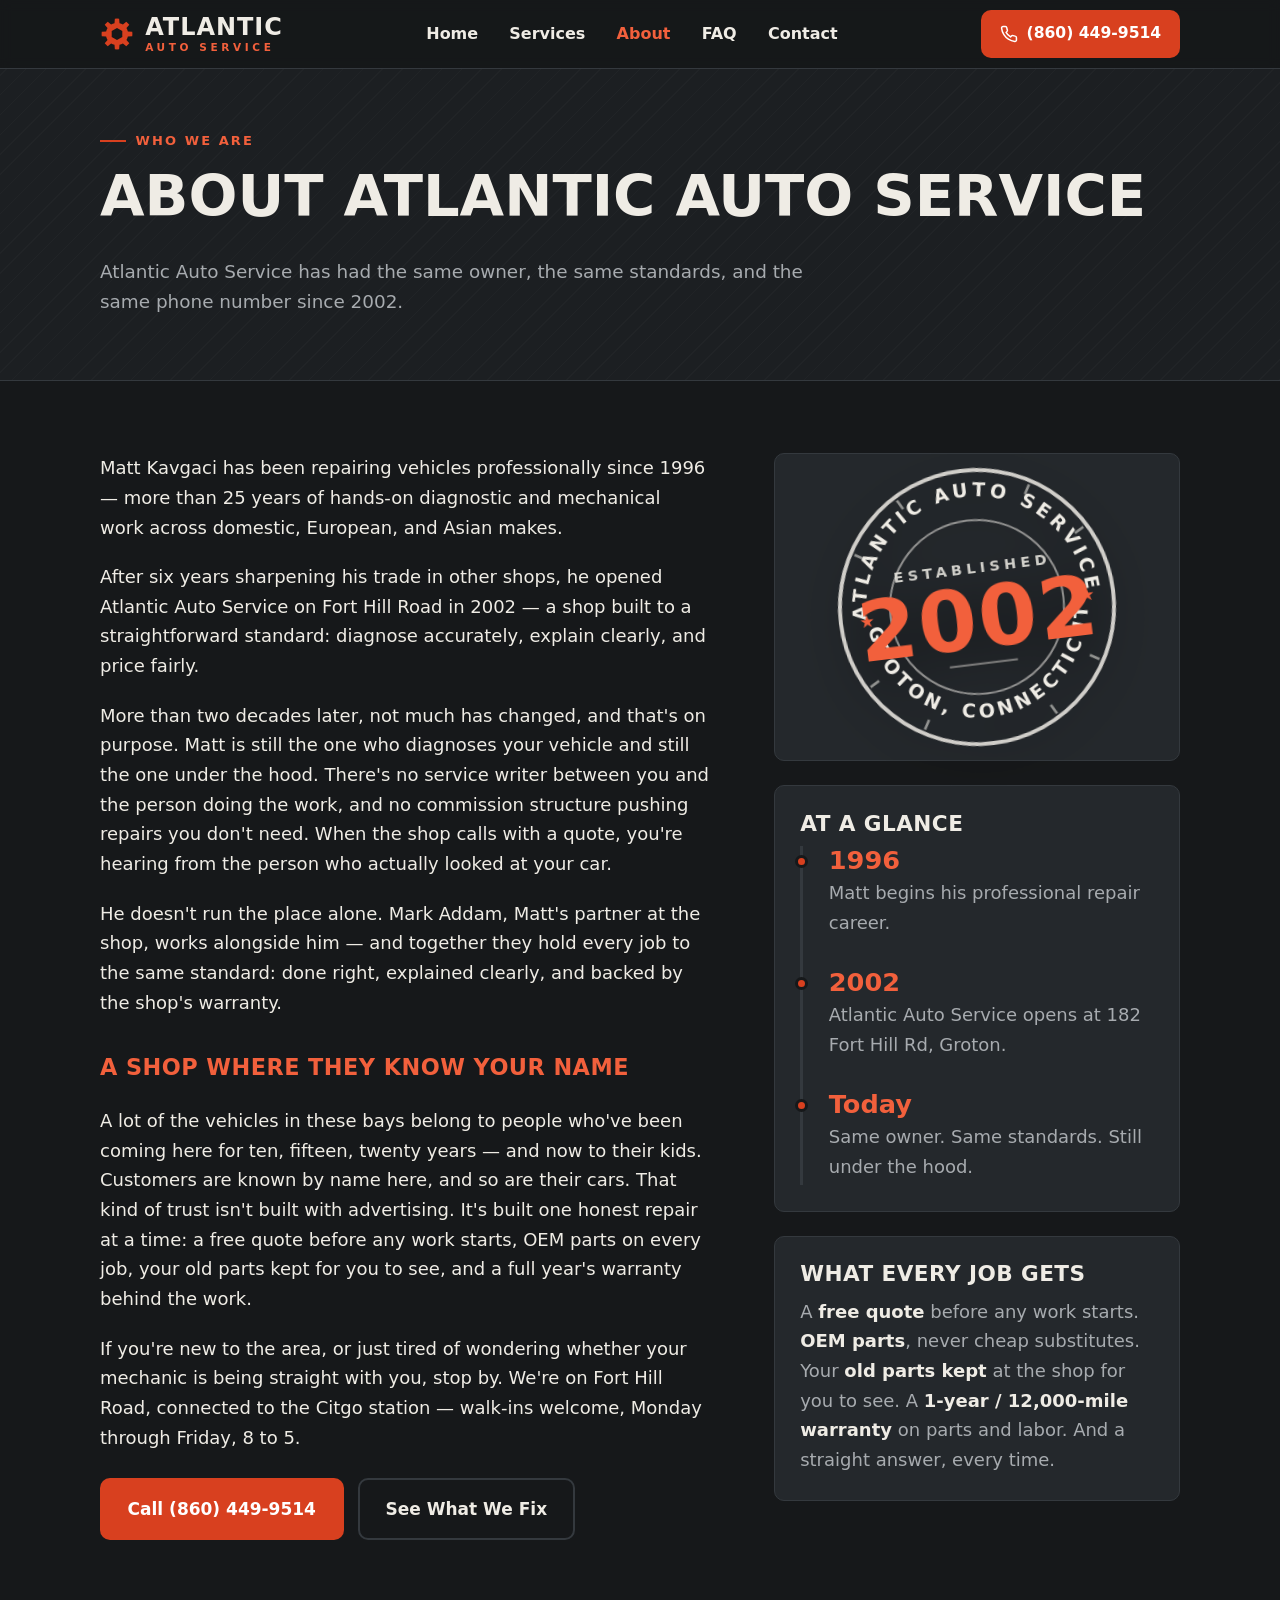
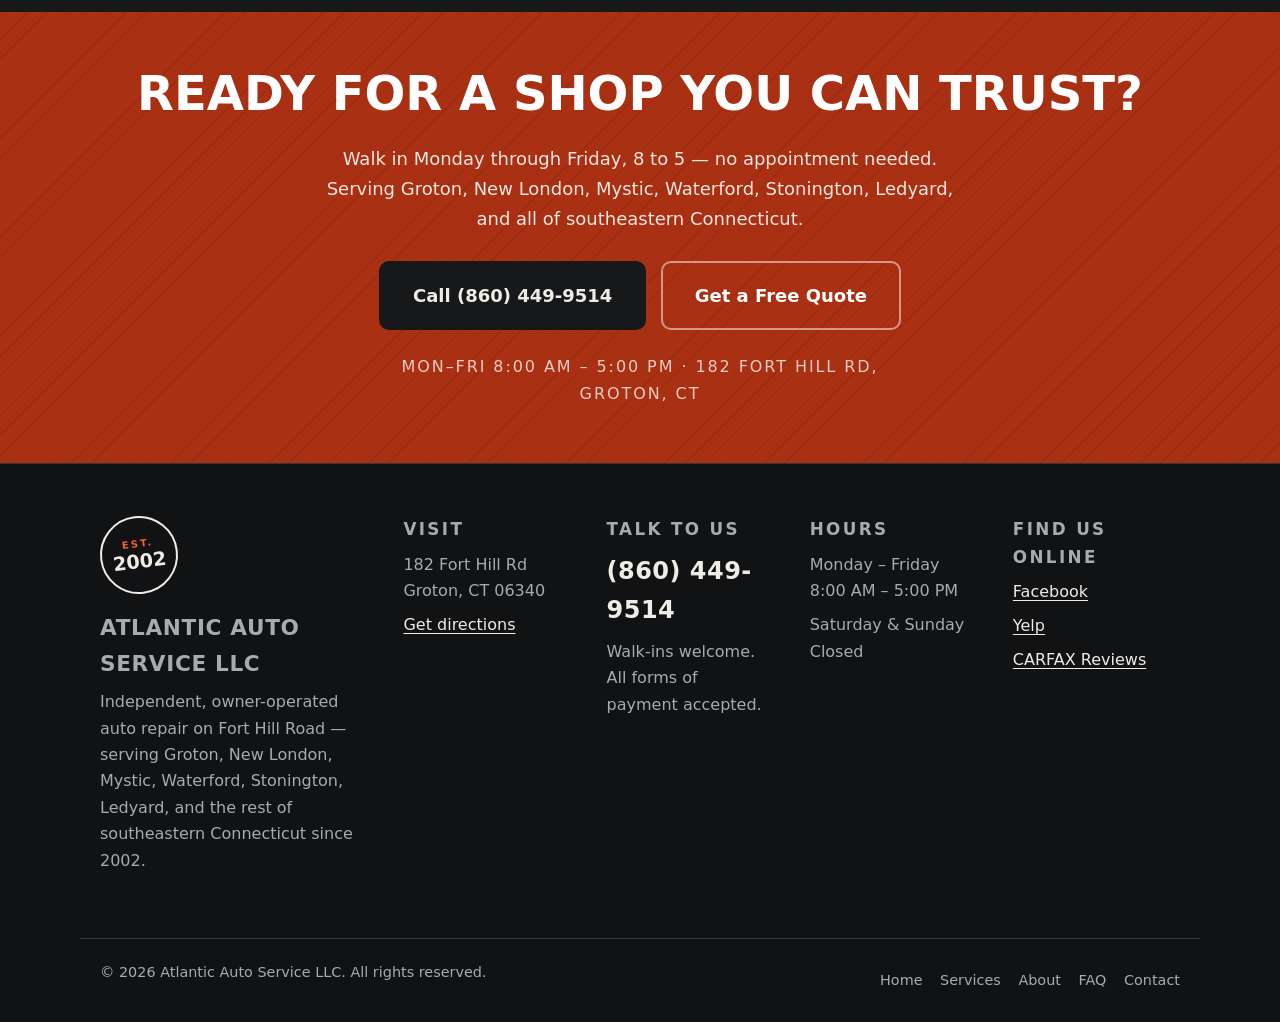
==== commit b4e3315b: "Add files via upload" ====
--- a/about.html
+++ b/about.html
@@ -4,15 +4,16 @@
   <meta charset="utf-8">
   <meta name="viewport" content="width=device-width, initial-scale=1">
   <title>About Us | Atlantic Auto Service — Owner-Operated Auto Repair in Groton, CT</title>
-  <meta name="description" content="Meet Matt Kavgaci — fixing cars since 1996 and running Atlantic Auto Service in Groton, CT since 2002. Honest work, fair pricing, customers known by name.">
+  <meta name="description" content="Matt Kavgaci has repaired vehicles professionally since 1996 and has run Atlantic Auto Service in Groton, CT since 2002. Honest work, fair pricing, customers known by name.">
   <meta name="theme-color" content="#16181a">
   <link rel="icon" type="image/svg+xml" href="favicon.svg">
 
-  <!-- TODO: once the site is live, add a canonical link and og:url with the final address -->
+  <link rel="canonical" href="https://squashnet.github.io/AtlanticAutoService/about.html">
+  <meta property="og:url" content="https://squashnet.github.io/AtlanticAutoService/about.html">
   <meta property="og:site_name" content="Atlantic Auto Service">
   <meta property="og:type" content="website">
   <meta property="og:title" content="About Atlantic Auto Service — Owner-Operated Since 2002">
-  <meta property="og:description" content="Matt Kavgaci has been fixing cars since 1996 and running this Groton shop since 2002. The person who diagnoses your car is the person who repairs it.">
+  <meta property="og:description" content="Matt Kavgaci has repaired vehicles professionally since 1996 and has run this Groton shop since 2002. The person who diagnoses your car is the person who repairs it.">
   <meta property="og:locale" content="en_US">
 
   <link rel="preconnect" href="https://fonts.googleapis.com">
@@ -40,7 +41,7 @@
   --font-display: "Barlow Condensed", "Arial Narrow", system-ui, sans-serif;
 
   --container: 1120px;
-  --radius: 6px;
+  --radius: 10px;
   --shadow: 0 10px 30px rgba(0, 0, 0, 0.35);
 }
 
@@ -263,15 +264,15 @@
 .seal-roundtext {
   fill: var(--paper);
   font-family: var(--font-display);
-  font-weight: 700; font-size: 15.5px;
-  letter-spacing: 0.3em;
+  font-weight: 700; font-size: 14.5px;
+  letter-spacing: 0.2em;
   text-transform: uppercase;
 }
 .seal-star { fill: var(--red-bright); }
 .seal-est {
   fill: var(--paper); fill-opacity: 0.85;
   font-family: var(--font-body); font-weight: 700;
-  font-size: 12.5px; letter-spacing: 0.42em; text-transform: uppercase;
+  font-size: 11px; letter-spacing: 0.3em; text-transform: uppercase;
 }
 .seal-year {
   fill: var(--red-bright);
@@ -661,6 +662,65 @@
 .faq-body p:last-child { margin-bottom: 0; }
 .faq-body strong { color: var(--paper); }
 
+/* ---------- Hero trust line ---------- */
+.hero-trust {
+  display: flex; align-items: center; gap: 0.55rem;
+  margin-top: 1.4rem;
+  color: var(--muted); font-weight: 600; font-size: 1rem;
+}
+.hero-trust .star { color: var(--red-bright); font-size: 1.2rem; line-height: 1; }
+.hero-trust strong { color: var(--paper); }
+
+/* ---------- Featured quote ---------- */
+.quote--featured {
+  grid-column: 1 / -1;
+  background: linear-gradient(135deg, rgba(216, 64, 31, 0.10), rgba(216, 64, 31, 0) 55%), var(--panel);
+}
+.quote--featured p { font-size: 1.22rem; max-width: 72ch; }
+
+/* ---------- Mobile call bar ---------- */
+.mobile-call-bar { display: none; }
+@media (max-width: 719.98px) {
+  body { padding-bottom: 88px; }
+  .mobile-call-bar {
+    position: fixed; left: 0; right: 0; bottom: 0; z-index: 95;
+    display: grid; grid-template-columns: 1fr 1fr; gap: 0.6rem;
+    padding: 0.65rem 0.9rem calc(0.65rem + env(safe-area-inset-bottom));
+    background: rgba(16, 18, 20, 0.97);
+    border-top: 1px solid var(--line);
+    backdrop-filter: blur(6px);
+  }
+  .mobile-call-bar .btn { padding: 0.85rem 0.5rem; font-size: 1rem; }
+}
+
+/* ---------- CARFAX verified note ---------- */
+.verified-note {
+  margin: 1.5rem 0 0;
+  padding: 1.1rem 1.4rem;
+  background: var(--panel);
+  border: 1px solid var(--line); border-left: 4px solid var(--red);
+  border-radius: var(--radius);
+  color: var(--muted); max-width: 76ch;
+}
+.verified-note strong { color: var(--paper); }
+
+/* ---------- Review platform links ---------- */
+.review-links { display: flex; flex-wrap: wrap; align-items: center; gap: 0.6rem; margin-top: 2.25rem; }
+.review-links-label {
+  font-family: var(--font-display); font-weight: 700;
+  text-transform: uppercase; letter-spacing: 0.12em;
+  font-size: 0.95rem; color: var(--muted); margin: 0 0.4rem 0 0;
+}
+.review-chip {
+  display: inline-flex; align-items: center; gap: 0.5rem;
+  padding: 0.55rem 1.05rem;
+  background: var(--panel); border: 1px solid var(--line); border-radius: 999px;
+  color: var(--paper); text-decoration: none;
+  font-weight: 600; font-size: 0.95rem;
+}
+.review-chip:hover { border-color: var(--red); color: var(--paper); }
+.review-chip .score { color: var(--red-bright); font-weight: 700; }
+
 /* ---------- Motion & print sanity ---------- */
 @media (prefers-reduced-motion: reduce) {
   html { scroll-behavior: auto; }
@@ -678,14 +738,15 @@
 
   </style>
 
-  <!-- Local business schema. NOTE: geo coordinates are approximate — for best local SEO,
-       right-click the shop's pin in Google Maps, copy the exact lat/long, and paste it below. -->
+  <!-- Local business schema. Coordinates come from the shop's Openbay listing —
+       spot-check against the Google Maps pin if the marker ever moves. -->
   <script type="application/ld+json">
   {
     "@context": "https://schema.org",
     "@type": "AutoRepair",
     "name": "Atlantic Auto Service",
-    "description": "Independent, owner-operated auto repair shop in Groton, CT. Servicing domestic, European, and Asian vehicles since 2002. Free quotes, OEM parts, 1-year/4,000-mile warranty.",
+    "url": "https://squashnet.github.io/AtlanticAutoService/",
+    "description": "Independent, owner-operated auto repair shop in Groton, CT. Servicing domestic, European, and Asian vehicles since 2002. Free quotes, OEM parts, 1-year/12,000-mile warranty.",
     "telephone": "+1-860-449-9514",
     "address": {
       "@type": "PostalAddress",
@@ -695,7 +756,7 @@
       "postalCode": "06340",
       "addressCountry": "US"
     },
-    "geo": { "@type": "GeoCoordinates", "latitude": 41.3395, "longitude": -72.0210 },
+    "geo": { "@type": "GeoCoordinates", "latitude": 41.347264, "longitude": -72.021835 },
     "hasMap": "https://www.google.com/maps/search/?api=1&query=182+Fort+Hill+Rd%2C+Groton%2C+CT+06340",
     "openingHoursSpecification": [
       { "@type": "OpeningHoursSpecification", "dayOfWeek": ["Monday", "Tuesday", "Wednesday", "Thursday", "Friday"], "opens": "08:00", "closes": "17:00" }
@@ -723,8 +784,7 @@
     <div class="container header-row">
       <a class="brand" href="index.html" aria-label="Atlantic Auto Service — home">
         <svg class="brand-mark" width="34" height="34" viewBox="0 0 64 64" aria-hidden="true" focusable="false">
-          <polygon points="32,6 54,19 54,45 32,58 10,45 10,19" fill="#d8401f"/>
-          <circle cx="32" cy="32" r="10" fill="#16181a"/>
+          <path fill="#d8401f" fill-rule="evenodd" d="M27.28,11.54 L27.96,3.28 A29.0,29.0 0 0 1 36.04,3.28 L36.72,11.54 A21.0,21.0 0 0 1 43.13,14.19 L49.45,8.84 A29.0,29.0 0 0 1 55.16,14.55 L49.81,20.87 A21.0,21.0 0 0 1 52.46,27.28 L60.72,27.96 A29.0,29.0 0 0 1 60.72,36.04 L52.46,36.72 A21.0,21.0 0 0 1 49.81,43.13 L55.16,49.45 A29.0,29.0 0 0 1 49.45,55.16 L43.13,49.81 A21.0,21.0 0 0 1 36.72,52.46 L36.04,60.72 A29.0,29.0 0 0 1 27.96,60.72 L27.28,52.46 A21.0,21.0 0 0 1 20.87,49.81 L14.55,55.16 A29.0,29.0 0 0 1 8.84,49.45 L14.19,43.13 A21.0,21.0 0 0 1 11.54,36.72 L3.28,36.04 A29.0,29.0 0 0 1 3.28,27.96 L11.54,27.28 A21.0,21.0 0 0 1 14.19,20.87 L8.84,14.55 A29.0,29.0 0 0 1 14.55,8.84 L20.87,14.19 A21.0,21.0 0 0 1 27.28,11.54 Z M32.0,20.5 L41.96,26.25 L41.96,37.75 L32.0,43.5 L22.04,37.75 L22.04,26.25 Z"/>
         </svg>
         <span class="brand-text">
           <span class="brand-name">Atlantic</span>
@@ -762,8 +822,8 @@
 
     <section class="page-hero">
       <div class="container">
-        <p class="eyebrow">About the Shop</p>
-        <h1>The Guy Under the Hood</h1>
+        <p class="eyebrow">Who We Are</p>
+        <h1>About Atlantic Auto Service</h1>
         <p class="lede">Atlantic Auto Service has had the same owner, the same standards, and the same phone number since 2002.</p>
       </div>
     </section>
@@ -772,13 +832,13 @@
       <div class="container about-grid">
 
         <div class="story">
-          <p>Matt Kavgaci was the kid who took things apart to see how they worked — and engines were the things most worth taking apart. By the time most people his age were learning to drive, he was learning what made driving possible.</p>
-
-          <p>He started fixing cars for a living in 1996. Six years in other people's garages taught him the trade — and taught him exactly how he'd run a shop differently. In 2002, he opened Atlantic Auto Service on Fort Hill Road in Groton.</p>
+          <p>Matt Kavgaci has been repairing vehicles professionally since 1996 — more than 25 years of hands-on diagnostic and mechanical work across domestic, European, and Asian makes.</p>
+
+          <p>After six years sharpening his trade in other shops, he opened Atlantic Auto Service on Fort Hill Road in 2002 — a shop built to a straightforward standard: diagnose accurately, explain clearly, and price fairly.</p>
 
           <p>More than two decades later, not much has changed, and that's on purpose. Matt is still the one who diagnoses your vehicle and still the one under the hood. There's no service writer between you and the person doing the work, and no commission structure pushing repairs you don't need. When the shop calls with a quote, you're hearing from the person who actually looked at your car.</p>
 
-          <p>He doesn't run the place alone. Mark Addam, Matt's partner at the shop, works alongside him — and between the two of them, the phones get answered, the cars get fixed, and the shop runs the way a small shop should: personally.</p>
+          <p>He doesn't run the place alone. Mark Addam, Matt's partner at the shop, works alongside him — and together they hold every job to the same standard: done right, explained clearly, and backed by the shop's warranty.</p>
 
           <p class="kicker">A shop where they know your name</p>
 
@@ -823,11 +883,11 @@
           </div>
 
           <div class="about-card">
-            <h2>The Short Version</h2>
+            <h2>At a Glance</h2>
             <ol class="timeline" role="list">
               <li>
                 <span class="year">1996</span>
-                <p>Matt starts fixing cars professionally.</p>
+                <p>Matt begins his professional repair career.</p>
               </li>
               <li>
                 <span class="year">2002</span>
@@ -842,7 +902,7 @@
 
           <div class="about-card">
             <h2>What Every Job Gets</h2>
-            <p>A <strong>free quote</strong> before any work starts. <strong>OEM parts</strong>, never cheap substitutes. Your <strong>old parts kept</strong> at the shop for you to see. A <strong>1-year / 4,000-mile warranty</strong> on parts and labor. And a straight answer, every time.</p>
+            <p>A <strong>free quote</strong> before any work starts. <strong>OEM parts</strong>, never cheap substitutes. Your <strong>old parts kept</strong> at the shop for you to see. A <strong>1-year / 12,000-mile warranty</strong> on parts and labor. And a straight answer, every time.</p>
           </div>
         </div>
 
@@ -851,7 +911,7 @@
 
     <section class="cta-band" aria-labelledby="cta-heading">
       <div class="container">
-        <h2 id="cta-heading">Come see how a shop should run.</h2>
+        <h2 id="cta-heading">Ready for a shop you can trust?</h2>
         <p>Walk in Monday through Friday, 8 to 5 — no appointment needed. Serving Groton, New London, Mystic, Waterford, Stonington, Ledyard, and all of southeastern Connecticut.</p>
         <div class="btn-row">
           <a class="btn btn-dark btn-lg" href="tel:+18604499514">Call (860) 449-9514</a>
@@ -891,9 +951,9 @@
       <div class="footer-col">
         <p class="footer-h">Find Us Online</p>
         <ul>
-          <!-- TODO: replace # with your real profile links -->
-          <li><a href="#" rel="noopener">Google Business Profile</a></li>
-          <li><a href="#" rel="noopener">Facebook</a></li>
+          <li><a href="https://www.facebook.com/people/Atlantic-Auto-Service-LLC/100064060028101/" target="_blank" rel="noopener">Facebook</a></li>
+          <li><a href="https://www.yelp.com/biz/atlantic-auto-service-groton" target="_blank" rel="noopener">Yelp</a></li>
+          <li><a href="https://www.carfax.com/Reviews-Atlantic-Auto-Service-Groton-CT_XCIMALVUHG" target="_blank" rel="noopener">CARFAX Reviews</a></li>
         </ul>
       </div>
     </div>
@@ -912,6 +972,14 @@
     </div>
   </footer>
 
+  <div class="mobile-call-bar">
+    <a class="btn btn-primary" href="tel:+18604499514">
+      <svg width="18" height="18" viewBox="0 0 24 24" fill="none" stroke="currentColor" stroke-width="2" stroke-linecap="round" stroke-linejoin="round" aria-hidden="true" focusable="false"><path d="M22 16.92v3a2 2 0 0 1-2.18 2 19.79 19.79 0 0 1-8.63-3.07 19.5 19.5 0 0 1-6-6A19.79 19.79 0 0 1 2.12 4.18 2 2 0 0 1 4.11 2h3a2 2 0 0 1 2 1.72c.13.96.36 1.9.7 2.81a2 2 0 0 1-.45 2.11L8.09 9.91a16 16 0 0 0 6 6l1.27-1.27a2 2 0 0 1 2.11-.45c.91.34 1.85.57 2.81.7A2 2 0 0 1 22 16.92z"/></svg>
+      Call Now
+    </a>
+    <a class="btn btn-ghost" href="contact.html#quote">Free Quote</a>
+  </div>
+
   <script>
 /* Atlantic Auto Service — main.js
    Small, dependency-free. Hamburger menu, header shadow, footer year. */
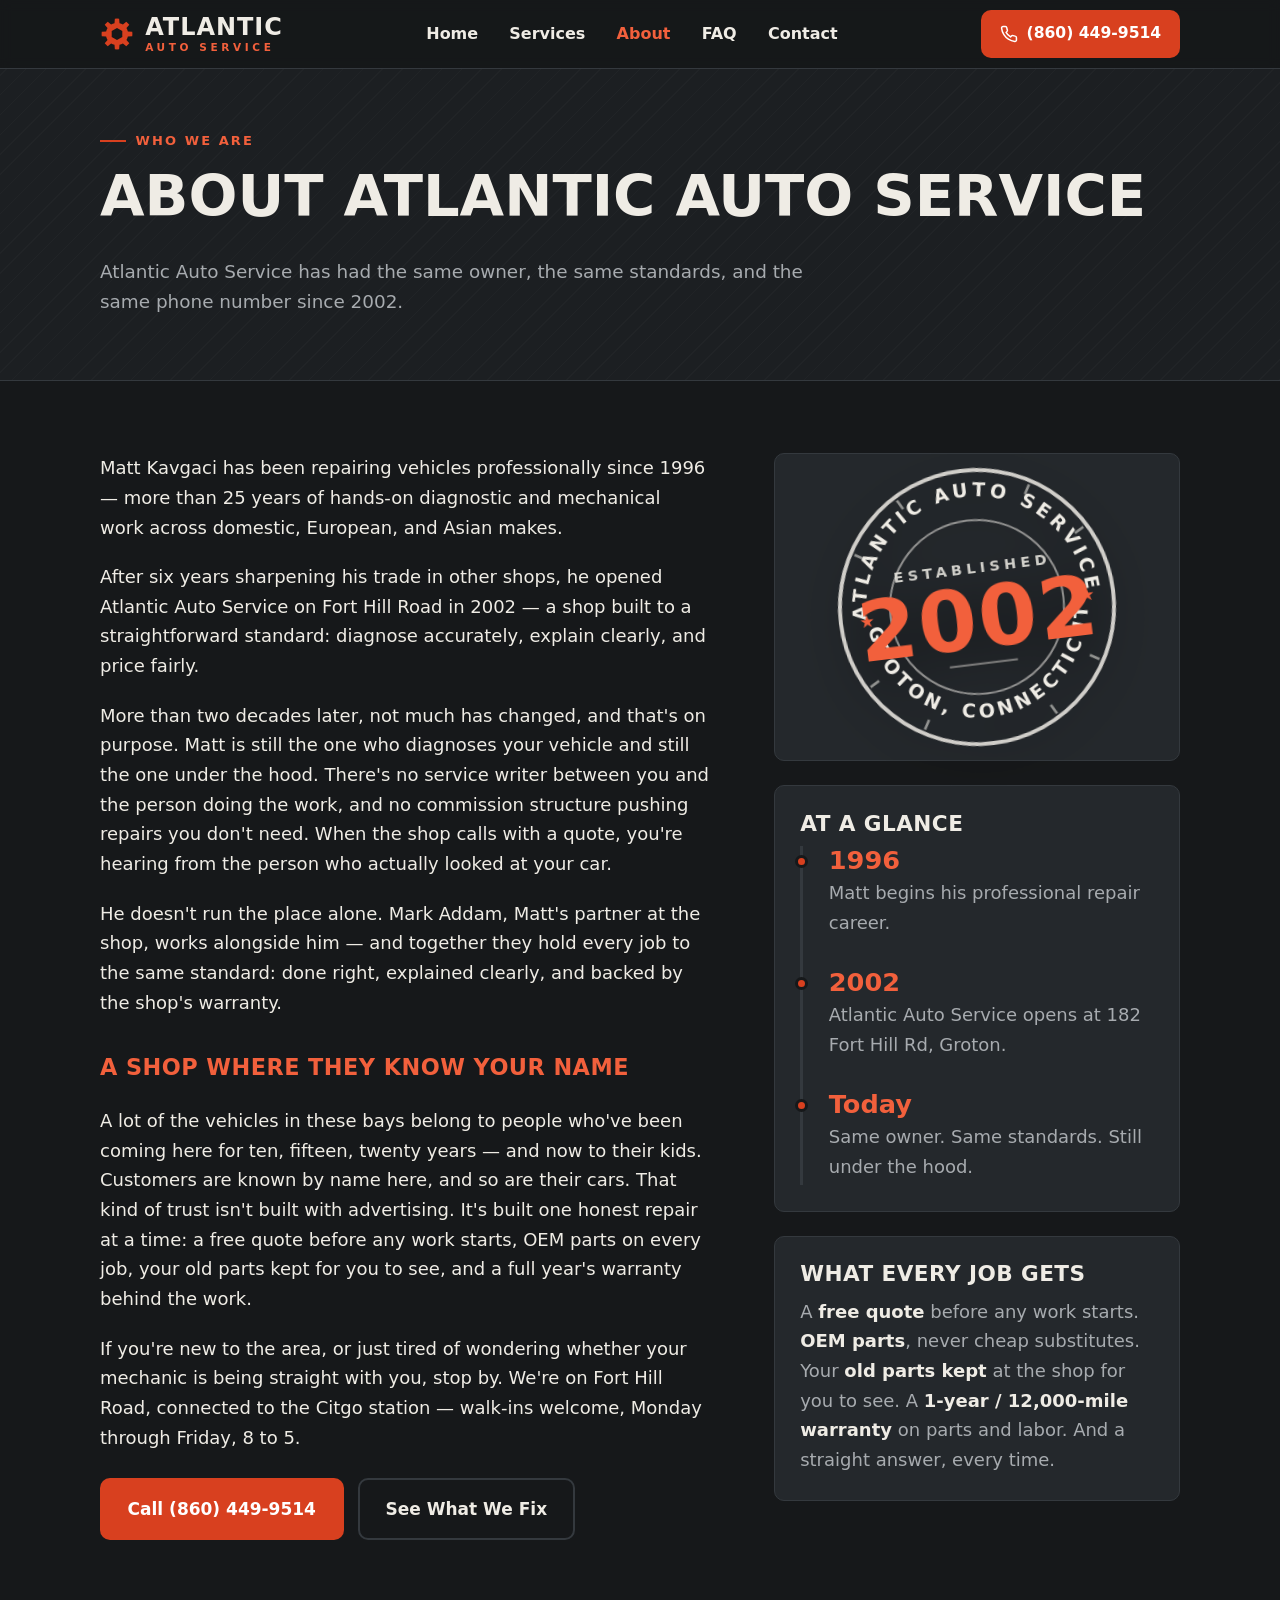
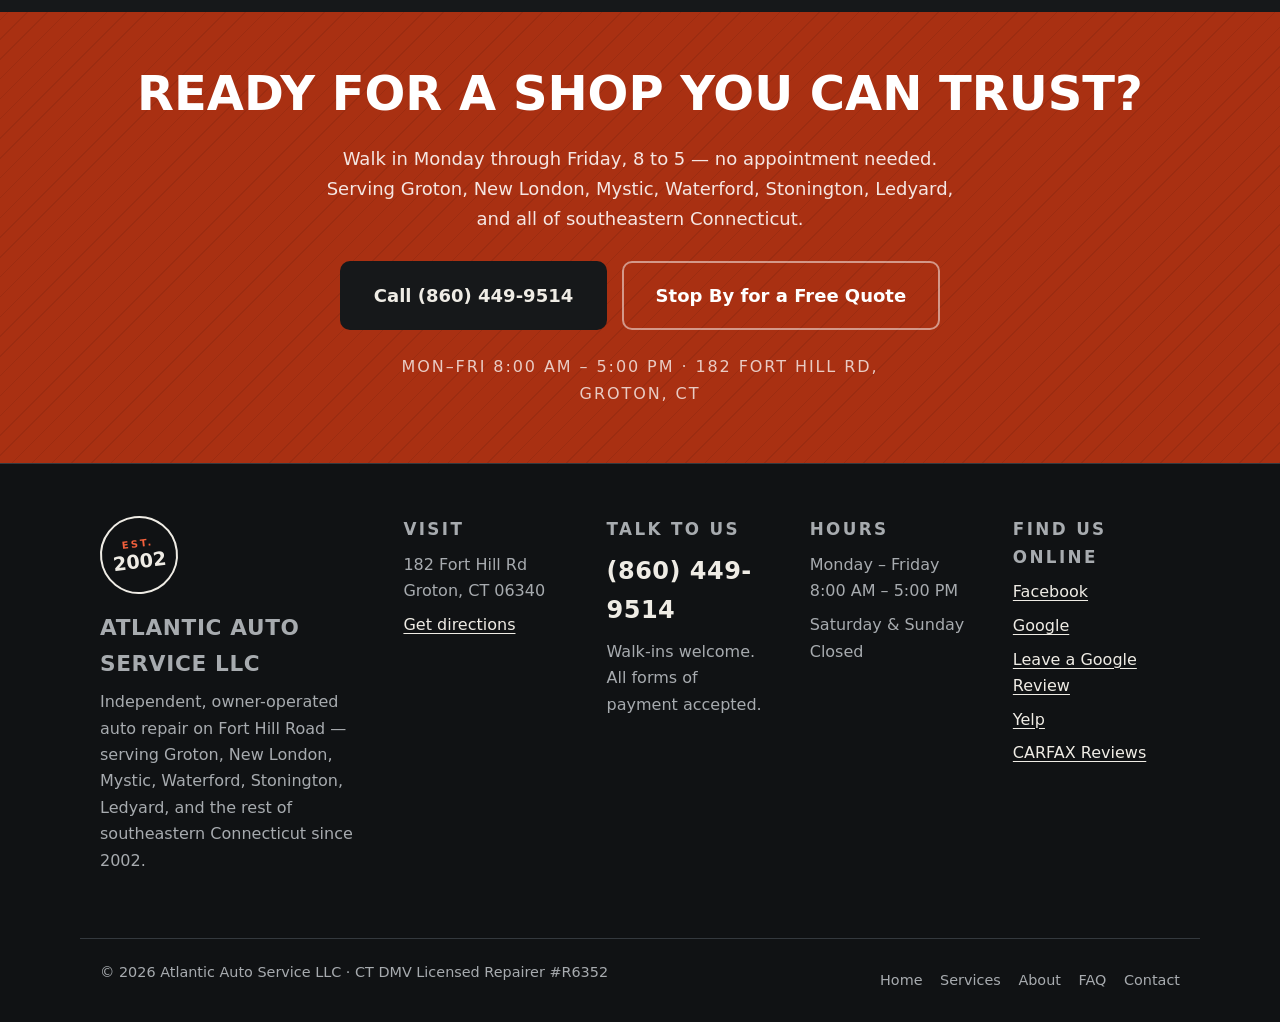
==== commit 33474b26: "Add files via upload" ====
--- a/about.html
+++ b/about.html
@@ -8,8 +8,8 @@
   <meta name="theme-color" content="#16181a">
   <link rel="icon" type="image/svg+xml" href="favicon.svg">
 
-  <link rel="canonical" href="https://squashnet.github.io/AtlanticAutoService/about.html">
-  <meta property="og:url" content="https://squashnet.github.io/AtlanticAutoService/about.html">
+  <link rel="canonical" href="https://atlantic-auto-service.com/about.html">
+  <meta property="og:url" content="https://atlantic-auto-service.com/about.html">
   <meta property="og:site_name" content="Atlantic Auto Service">
   <meta property="og:type" content="website">
   <meta property="og:title" content="About Atlantic Auto Service — Owner-Operated Since 2002">
@@ -46,7 +46,7 @@
 }
 
 /* ---------- Reset-lite ---------- */
-*, *::before, *::after { box-sizing: border-box; }
+*, *::before, *::after { box-sizing: border-box; -webkit-tap-highlight-color: transparent; }
 html { scroll-behavior: smooth; }
 body {
   margin: 0;
@@ -326,7 +326,7 @@
 .step p strong { color: var(--paper); }
 
 @media (min-width: 760px) {
-  .steps { grid-template-columns: repeat(3, 1fr); }
+  .steps { grid-template-columns: repeat(auto-fit, minmax(200px, 1fr)); }
 }
 
 /* ---------- Service cards (home) ---------- */
@@ -690,8 +690,49 @@
     border-top: 1px solid var(--line);
     backdrop-filter: blur(6px);
   }
-  .mobile-call-bar .btn { padding: 0.85rem 0.5rem; font-size: 1rem; }
-}
+  .mobile-call-bar .btn { padding: 0.85rem 0.4rem; font-size: 0.92rem; }
+}
+
+/* ---------- Trust strip ---------- */
+.trust-strip { background: #101214; border-bottom: 1px solid var(--line); }
+.trust-strip-inner {
+  display: flex; flex-wrap: wrap; justify-content: center; align-items: center;
+  gap: 0.35rem 0.9rem;
+  padding-block: 0.8rem;
+  font-family: var(--font-display);
+  font-weight: 600; font-size: 0.95rem;
+  letter-spacing: 0.11em; text-transform: uppercase;
+  color: var(--paper); text-align: center;
+}
+.trust-strip-inner .sep { color: var(--red); font-size: 0.7rem; }
+
+/* ---------- Hero CTA note ---------- */
+.cta-note { margin: 1.1rem 0 0; color: var(--muted); font-size: 0.98rem; max-width: 52ch; }
+.cta-note + .hero-trust { margin-top: 0.6rem; }
+
+/* ---------- Contact emphasis ---------- */
+.tap-call { display: none; }
+.contact-card--call { border-left: 4px solid var(--red); }
+.contact-card--call .contact-tel { font-size: clamp(2.1rem, 8vw, 2.6rem); }
+.contact-addr { font-size: 1.3rem; line-height: 1.45; }
+@media (max-width: 719.98px) {
+  .tap-call {
+    display: flex; width: 100%;
+    margin-bottom: 1.25rem;
+    font-size: 1.15rem; padding: 1.15rem 1rem;
+  }
+}
+
+/* ---------- Service icons (approved artwork, glow baked in) ---------- */
+.svc-card .icon, .svc-cat-head .icon { object-fit: contain; }
+
+/* ---------- Selection & tap polish ---------- */
+::selection { background: var(--red); color: #fff; }
+summary { user-select: none; -webkit-user-select: none; }
+
+/* ---------- Leave-a-review chip ---------- */
+.review-chip--cta { background: var(--red); border-color: var(--red); color: #fff; }
+.review-chip--cta:hover { background: var(--red-deep); border-color: var(--red-deep); color: #fff; }
 
 /* ---------- CARFAX verified note ---------- */
 .verified-note {
@@ -738,14 +779,15 @@
 
   </style>
 
-  <!-- Local business schema. Coordinates come from the shop's Openbay listing —
+  <!-- Local business schema. Coordinates are set to the shop's location —
        spot-check against the Google Maps pin if the marker ever moves. -->
   <script type="application/ld+json">
   {
     "@context": "https://schema.org",
     "@type": "AutoRepair",
     "name": "Atlantic Auto Service",
-    "url": "https://squashnet.github.io/AtlanticAutoService/",
+    "url": "https://atlantic-auto-service.com/",
+    "sameAs": ["https://maps.app.goo.gl/wKaTcQqAgAQxb3zo8", "https://www.facebook.com/people/Atlantic-Auto-Service-LLC/100064060028101/", "https://www.yelp.com/biz/atlantic-auto-service-groton", "https://www.carfax.com/Reviews-Atlantic-Auto-Service-Groton-CT_XCIMALVUHG"],
     "description": "Independent, owner-operated auto repair shop in Groton, CT. Servicing domestic, European, and Asian vehicles since 2002. Free quotes, OEM parts, 1-year/12,000-mile warranty.",
     "telephone": "+1-860-449-9514",
     "address": {
@@ -799,7 +841,7 @@
           <li><a href="about.html" aria-current="page">About</a></li>
           <li><a href="faq.html">FAQ</a></li>
           <li><a href="contact.html">Contact</a></li>
-          <li class="nav-quote-mobile"><a class="btn btn-primary" href="contact.html#quote">Get a Free Quote</a></li>
+          <li class="nav-quote-mobile"><a class="btn btn-primary" href="contact.html#quote">Call or Visit Today</a></li>
         </ul>
       </nav>
 
@@ -915,7 +957,7 @@
         <p>Walk in Monday through Friday, 8 to 5 — no appointment needed. Serving Groton, New London, Mystic, Waterford, Stonington, Ledyard, and all of southeastern Connecticut.</p>
         <div class="btn-row">
           <a class="btn btn-dark btn-lg" href="tel:+18604499514">Call (860) 449-9514</a>
-          <a class="btn btn-ghost btn-lg" href="contact.html#quote">Get a Free Quote</a>
+          <a class="btn btn-ghost btn-lg" href="contact.html#quote">Stop By for a Free Quote</a>
         </div>
         <p class="hours-note">Mon&ndash;Fri 8:00 AM &ndash; 5:00 PM &middot; 182 Fort Hill Rd, Groton, CT</p>
       </div>
@@ -952,6 +994,8 @@
         <p class="footer-h">Find Us Online</p>
         <ul>
           <li><a href="https://www.facebook.com/people/Atlantic-Auto-Service-LLC/100064060028101/" target="_blank" rel="noopener">Facebook</a></li>
+          <li><a href="https://maps.app.goo.gl/wKaTcQqAgAQxb3zo8" target="_blank" rel="noopener">Google</a></li>
+          <li><a href="https://g.page/r/CeTp537mv1tsEAE/review" target="_blank" rel="noopener">Leave a Google Review</a></li>
           <li><a href="https://www.yelp.com/biz/atlantic-auto-service-groton" target="_blank" rel="noopener">Yelp</a></li>
           <li><a href="https://www.carfax.com/Reviews-Atlantic-Auto-Service-Groton-CT_XCIMALVUHG" target="_blank" rel="noopener">CARFAX Reviews</a></li>
         </ul>
@@ -959,7 +1003,7 @@
     </div>
 
     <div class="container footer-bottom">
-      <p>&copy; <span id="year">2026</span> Atlantic Auto Service LLC. All rights reserved.</p>
+      <p>&copy; <span id="year">2026</span> Atlantic Auto Service LLC &middot; CT DMV Licensed Repairer #R6352</p>
       <nav aria-label="Footer navigation">
         <ul>
           <li><a href="index.html">Home</a></li>
@@ -977,7 +1021,7 @@
       <svg width="18" height="18" viewBox="0 0 24 24" fill="none" stroke="currentColor" stroke-width="2" stroke-linecap="round" stroke-linejoin="round" aria-hidden="true" focusable="false"><path d="M22 16.92v3a2 2 0 0 1-2.18 2 19.79 19.79 0 0 1-8.63-3.07 19.5 19.5 0 0 1-6-6A19.79 19.79 0 0 1 2.12 4.18 2 2 0 0 1 4.11 2h3a2 2 0 0 1 2 1.72c.13.96.36 1.9.7 2.81a2 2 0 0 1-.45 2.11L8.09 9.91a16 16 0 0 0 6 6l1.27-1.27a2 2 0 0 1 2.11-.45c.91.34 1.85.57 2.81.7A2 2 0 0 1 22 16.92z"/></svg>
       Call Now
     </a>
-    <a class="btn btn-ghost" href="contact.html#quote">Free Quote</a>
+    <a class="btn btn-ghost" href="contact.html#quote">Stop By</a>
   </div>
 
   <script>
